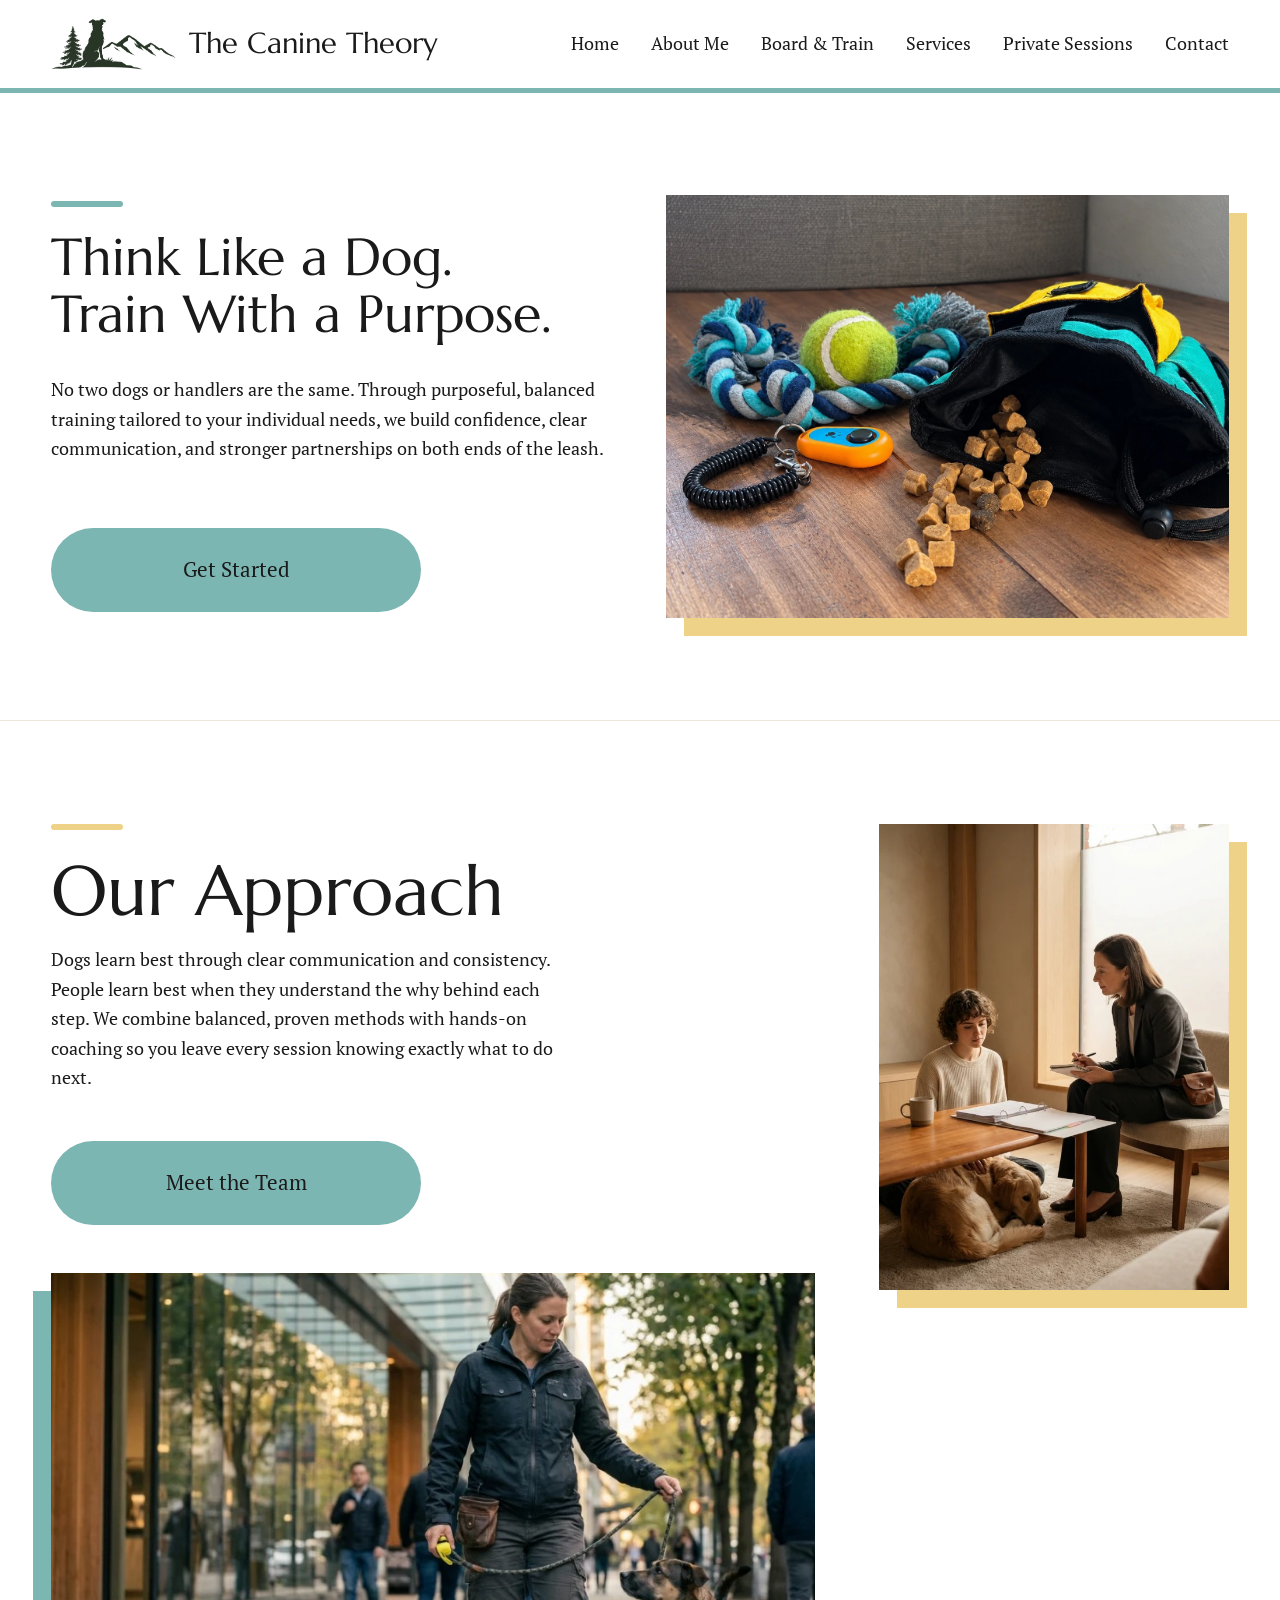
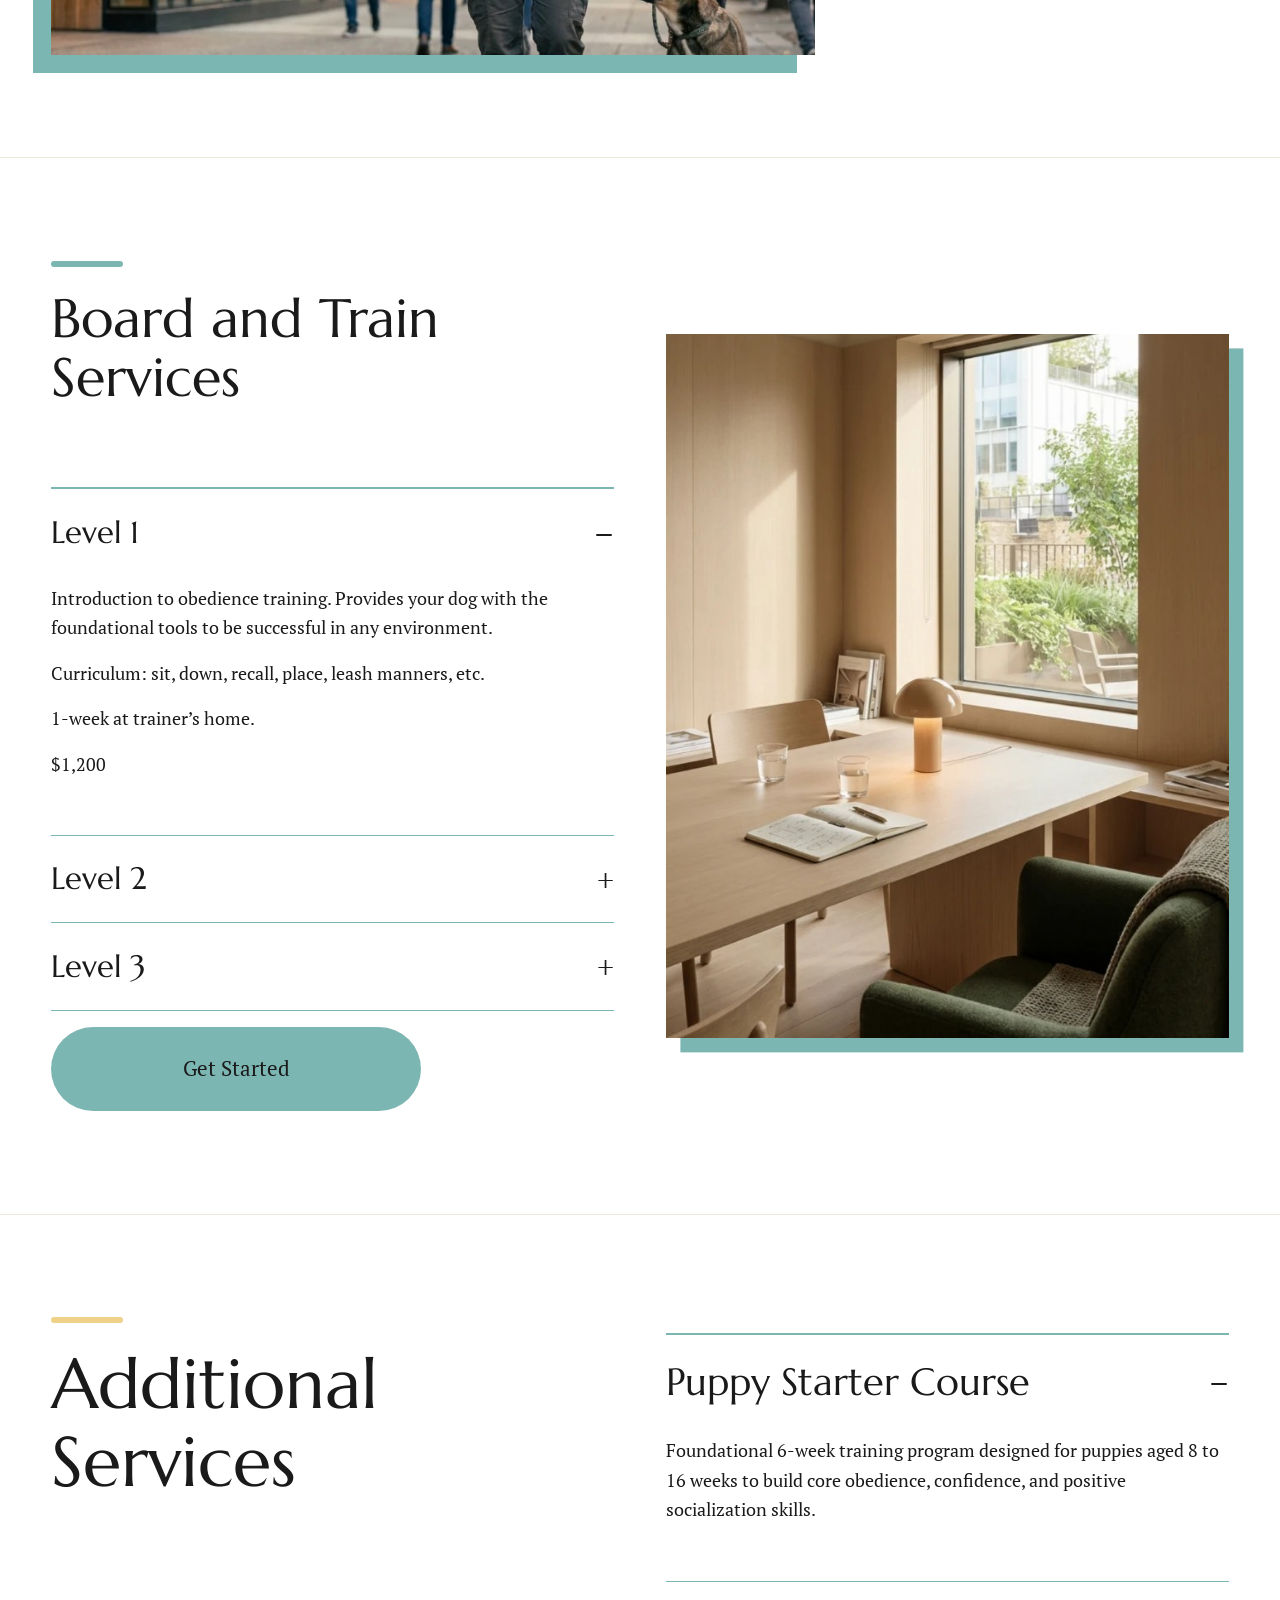
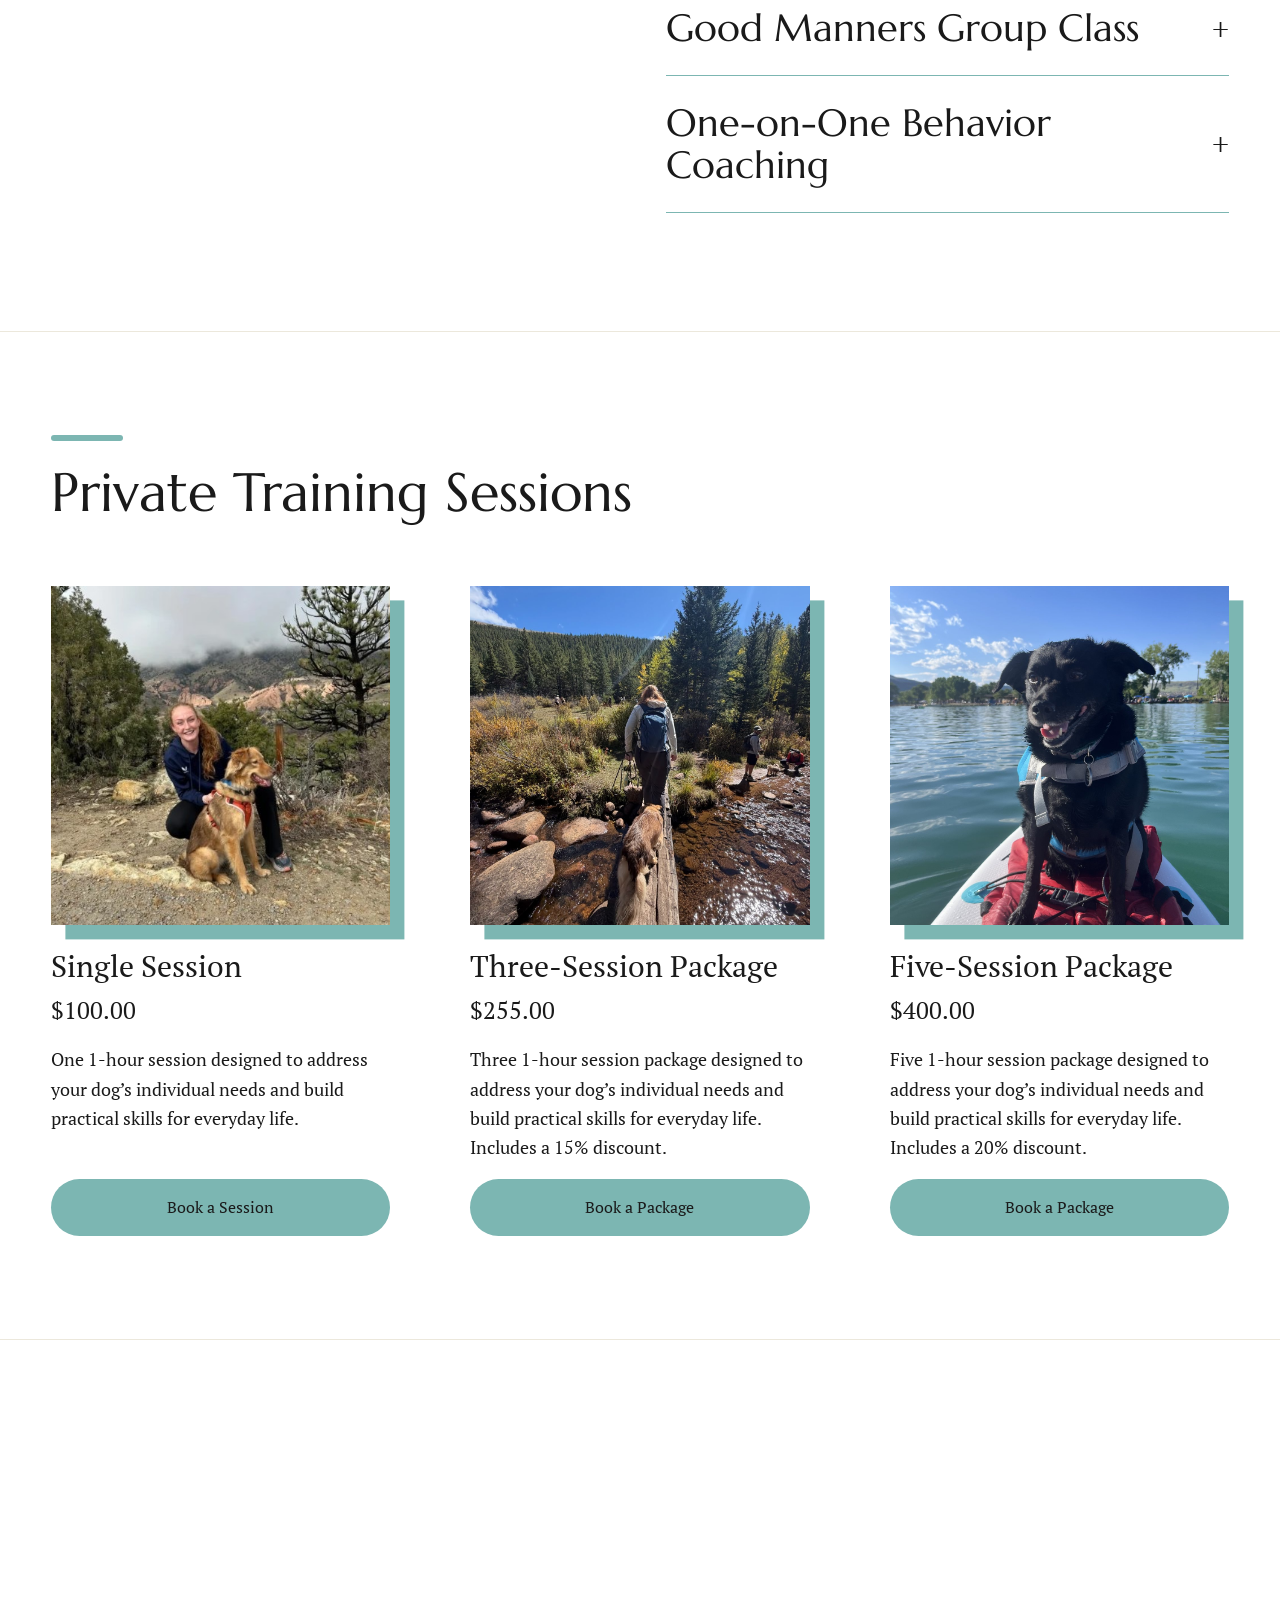
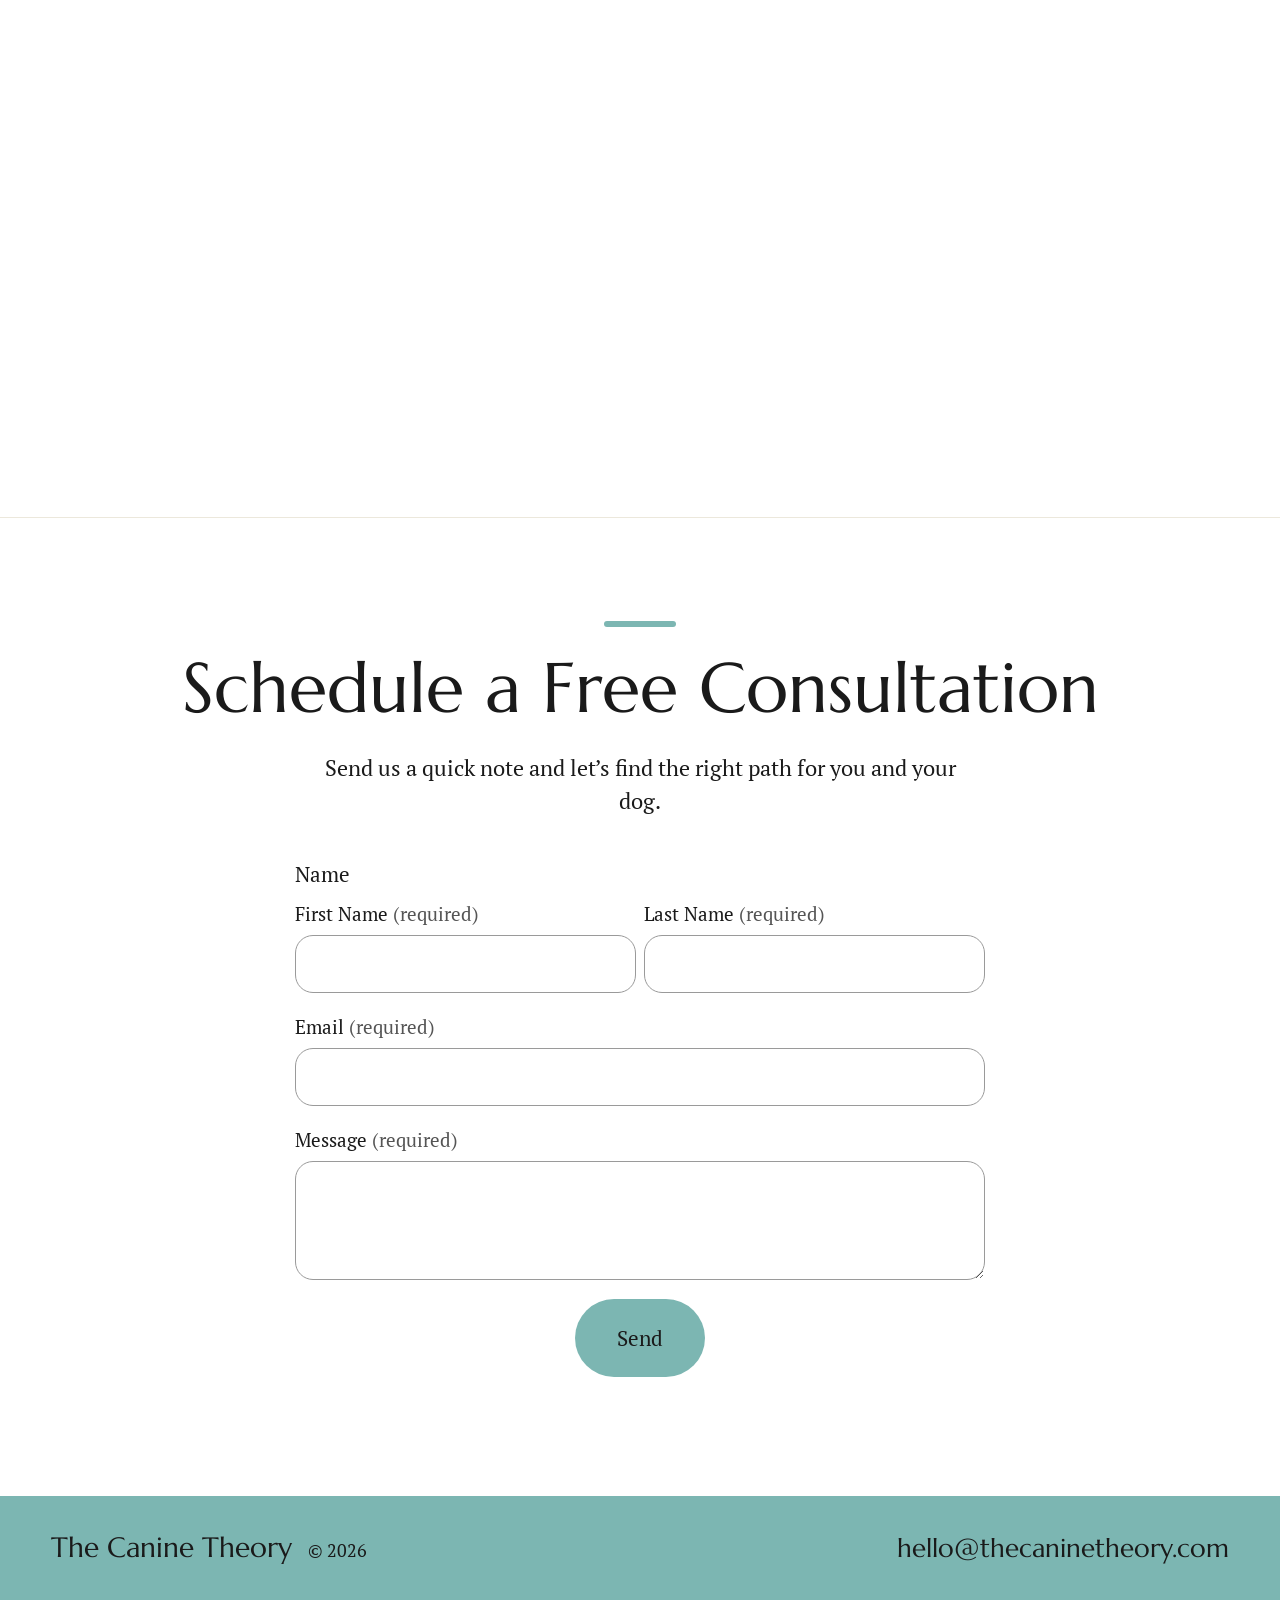
==== index.html @ cd490ac6 "Reword the Our Approach section Co-Authored-By: Claude Opus 5.5 <noreply@anthropic.com> Claude-Sessi" ====
<!doctype html>
<html lang="en">
<head>
  <meta charset="utf-8">
  <meta name="viewport" content="width=device-width, initial-scale=1">
  <title>The Canine Theory | Dog Training</title>
  <meta name="description" content="The Canine Theory – board and train, private sessions, and puppy training. Happy dogs, peaceful homes.">
  <link rel="preconnect" href="https://fonts.googleapis.com">
  <link rel="preconnect" href="https://fonts.gstatic.com" crossorigin>
  <link href="https://fonts.googleapis.com/css2?family=Marcellus&family=PT+Serif:ital,wght@0,400;0,700;1,400&display=swap" rel="stylesheet">
  <link rel="icon" type="image/png" href="images/favicon.png">
  <link rel="apple-touch-icon" href="images/favicon.png">
  <link rel="stylesheet" href="styles.css?v=5">
  <script>document.documentElement.classList.add("js")</script>
</head>
<body>

  <!-- ===== Header ===== -->
  <header class="site-header">
    <a class="logo" href="#top">
      <img class="logo-mark" src="images/logo-mark.png" alt="">
      <span>The Canine Theory</span>
    </a>
    <button class="nav-toggle" aria-label="Open menu" aria-expanded="false">☰</button>
    <nav class="site-nav">
      <a href="#top">Home</a>
      <a href="about.html">About Me</a>
      <a href="#board-and-train">Board &amp; Train</a>
      <a href="#services">Services</a>
      <a href="#private">Private Sessions</a>
      <a href="#contact">Contact</a>
    </nav>
  </header>

  <main id="top">

    <!-- ===== Hero (teal) ===== -->
    <section class="section teal hero">
      <div class="split">
        <div class="split-text">
          <h1><span>Think Like a Dog.</span> <span>Train With a Purpose.</span></h1>
          <p class="lead">No two dogs or handlers are the same. Through purposeful, balanced training tailored to your individual needs, we build confidence, clear communication, and stronger partnerships on both ends of the leash.</p>
          <a class="btn" href="#contact">Get Started</a>
        </div>
        <div class="split-media">
          <img src="images/hero.jpg" alt="Treat pouch spilling training treats beside a clicker, rope toy and tennis ball">
        </div>
      </div>
    </section>

    <!-- ===== Why We Love What We Do (yellow) ===== -->
    <section class="section yellow" id="about">
      <div class="about-grid">
        <div class="about-text">
          <h2 class="display">Our Approach</h2>
          <p>Dogs learn best through clear communication and consistency. People learn best when they understand the why behind each step. We combine balanced, proven methods with hands-on coaching so you leave every session knowing exactly what to do next.</p>
          <a class="btn" href="about.html">Meet the Team</a>
        </div>
        <img class="about-img-right" src="images/consult.jpg" alt="Trainer meeting with a client while a golden retriever rests">
        <img class="about-img-left" src="images/city-walk.jpg" alt="Trainer walking a dog on a loose leash downtown">
      </div>
    </section>

    <!-- ===== Board and Train (teal) ===== -->
    <section class="section teal" id="board-and-train">
      <div class="split">
        <div class="split-text">
          <h2>Board and Train Services</h2>

          <div class="accordion">
            <details open>
              <summary>Level 1</summary>
              <div class="accordion-body">
                <p>Introduction to obedience training. Provides your dog with the foundational tools to be successful in any environment.</p>
                <p>Curriculum: sit, down, recall, place, leash manners, etc.</p>
                <p>1-week at trainer’s home.</p>
                <p>$1,200</p>
              </div>
            </details>
            <details>
              <summary>Level 2</summary>
              <div class="accordion-body">
                <p>For dogs ready to take the next step into real-world reliability with higher expectations and consistency across the home and outdoor environments.</p>
                <p>2-weeks at trainer’s home.</p>
                <p>$2,400</p>
              </div>
            </details>
            <details>
              <summary>Level 3</summary>
              <div class="accordion-body">
                <p>For those who want their dog to showcase off-leash reliability and consistent behaviors in any environment.</p>
                <p>Advanced program designed to provide a strong foundation for fully developed reliability, control, and consistency across all environments. Customized to fit you and your dog’s goals and lifestyle.</p>
                <p>3-4 weeks at trainer’s home.</p>
                <p>$3,500-$4,000</p>
              </div>
            </details>
          </div>

          <a class="btn" href="#contact">Get Started</a>
        </div>
        <div class="split-media">
          <img src="images/board-and-train.jpg" alt="Calm, sunlit room with a table and armchair">
        </div>
      </div>
    </section>

    <!-- ===== Additional Services (yellow) ===== -->
    <section class="section yellow" id="services">
      <div class="services">
        <h2 class="display">Additional Services</h2>
        <div class="accordion">
          <details open>
            <summary>Puppy Starter Course</summary>
            <div class="accordion-body">
              <p>Foundational 6-week training program designed for puppies aged 8 to 16 weeks to build core obedience, confidence, and positive socialization skills.</p>
            </div>
          </details>
          <details>
            <summary>Good Manners Group Class</summary>
            <div class="accordion-body">
              <p>Six weekly sessions focused on foundational household cues including sit, down, stay, recall, and loose-leash walking. Emphasizes building handler-dog focus in the presence of mild-to-moderate group distractions.</p>
            </div>
          </details>
          <details>
            <summary>One-on-One Behavior Coaching</summary>
            <div class="accordion-body">
              <p>Behavior-focused training tailored to your dog’s individual needs. We work to understand the factors influencing behavior and develop practical, personalized strategies to address challenges, build confidence, and support lasting progress in everyday life. Behavior-focused training includes reactivity, fear, and anxiety.</p>
            </div>
          </details>
        </div>
      </div>
    </section>

    <!-- ===== Private Training Sessions (teal) ===== -->
    <section class="section teal" id="private">
      <h2>Private Training Sessions</h2>
      <div class="products">
        <article class="product">
          <!-- TODO: replace with the curly black dog photo from Squarespace -->
          <img src="images/single-session.jpg" alt="Happy curly-coated dog getting a pat" onerror="this.src='images/adventure-1.jpg'">
          <h3>Single Session</h3>
          <p class="price">$100.00</p>
          <p>One 1-hour session designed to address your dog’s individual needs and build practical skills for everyday life.</p>
          <a class="btn btn-wide" href="#contact">Book a Session</a>
        </article>
        <article class="product">
          <img src="images/three-sessions.jpg" alt="Trainer and a fluffy golden dog crossing a log bridge over a mountain stream">
          <h3>Three-Session Package</h3>
          <p class="price">$255.00</p>
          <p>Three 1-hour session package designed to address your dog’s individual needs and build practical skills for everyday life. Includes a 15% discount.</p>
          <a class="btn btn-wide" href="#contact">Book a Package</a>
        </article>
        <article class="product">
          <img src="images/five-sessions.jpg" alt="Small black dog in a life vest sitting on a paddleboard on a lake">
          <h3>Five-Session Package</h3>
          <p class="price">$400.00</p>
          <p>Five 1-hour session package designed to address your dog’s individual needs and build practical skills for everyday life. Includes a 20% discount.</p>
          <a class="btn btn-wide" href="#contact">Book a Package</a>
        </article>
      </div>
    </section>

    <!-- ===== Follow Our Training Adventures (yellow) ===== -->
    <section class="section yellow center" id="adventures">
      <h2>Follow Our Training Adventures</h2>
      <div class="socials">
        <a href="https://www.instagram.com/thecaninetheory/" aria-label="Instagram" target="_blank" rel="noopener">
          <svg viewBox="0 0 24 24"><path d="M12 7a5 5 0 1 0 0 10 5 5 0 0 0 0-10Zm0 8.2a3.2 3.2 0 1 1 0-6.4 3.2 3.2 0 0 1 0 6.4ZM17.3 5.5a1.2 1.2 0 1 0 0 2.4 1.2 1.2 0 0 0 0-2.4ZM12 2c-2.7 0-3.1 0-4.1.1C3.6 2.3 2.3 4.6 2.1 7.9 2 8.9 2 9.3 2 12s0 3.1.1 4.1c.2 3.3 1.5 5.6 5.8 5.8 1 .1 1.4.1 4.1.1s3.1 0 4.1-.1c3.3-.2 5.6-1.5 5.8-5.8.1-1 .1-1.4.1-4.1s0-3.1-.1-4.1c-.2-4.3-2.5-5.6-5.8-5.8C15.1 2 14.7 2 12 2Zm0 1.8c2.7 0 3 0 4 .1 2.7.1 3.9 1.4 4.1 4.1.1 1 .1 1.3.1 4s0 3-.1 4c-.1 2.7-1.4 3.9-4.1 4.1-1 .1-1.3.1-4 .1s-3 0-4-.1c-2.7-.1-3.9-1.4-4.1-4.1-.1-1-.1-1.3-.1-4s0-3 .1-4C4 5.3 5.3 4 8 3.9c1-.1 1.3-.1 4-.1Z"/></svg>
        </a>
        <a href="https://www.facebook.com/share/19rUFPn5yv/" aria-label="Facebook" target="_blank" rel="noopener">
          <svg viewBox="0 0 24 24"><path d="M13.5 22v-8.2h2.8l.4-3.2h-3.2V8.5c0-.9.3-1.6 1.6-1.6h1.7V4.1c-.3 0-1.3-.1-2.5-.1-2.5 0-4.2 1.5-4.2 4.3v2.4H7.3v3.2h2.8V22h3.4Z"/></svg>
        </a>
      </div>
      <div class="gallery">
        <img src="images/adventure-1.jpg" alt="Trainer with a golden dog on a mountain trail">
        <img class="oval" src="images/adventure-2.jpg" alt="Trainer with a golden puppy in a backyard">
        <img src="images/adventure-3.jpg" alt="Consultation with a client and their dog">
        <img class="oval" src="images/adventure-4.jpg" alt="Trainer with a dog among fall aspens">
      </div>
    </section>

    <!-- ===== Contact (teal) ===== -->
    <section class="section teal center" id="contact">
      <h2 class="display">Schedule a Free Consultation</h2>
      <p class="lead narrow">Send us a quick note and let’s find the right path for you and your dog.</p>

      <form class="contact-form" id="contact-form" action="https://formspree.io/f/xyeepbrv" method="POST">
        <fieldset>
          <legend>Name</legend>
          <div class="row">
            <label>First Name <span class="req">(required)</span>
              <input type="text" name="first_name" required>
            </label>
            <label>Last Name <span class="req">(required)</span>
              <input type="text" name="last_name" required>
            </label>
          </div>
        </fieldset>
        <label>Email <span class="req">(required)</span>
          <input type="email" name="email" required>
        </label>
        <label>Message <span class="req">(required)</span>
          <textarea name="message" rows="3" required></textarea>
        </label>
        <button class="btn" type="submit">Send</button>
        <p class="form-status" role="status"></p>
      </form>
    </section>

  </main>

  <!-- ===== Footer (yellow) ===== -->
  <footer class="section yellow site-footer">
    <div class="footer-left">
      <p class="footer-title">The Canine Theory</p>
      <p class="footer-year">© <span id="year"></span></p>
    </div>
    <div class="footer-right">
      <a class="footer-email" href="mailto:hello@thecaninetheory.com">hello@thecaninetheory.com</a>
    </div>
  </footer>

  <script src="script.js?v=3"></script>
</body>
</html>
---- styles.css ----
/* ===== Brand colors & fonts ===== */
/* White pages with the brand teal and yellow as accents (bars, photo blocks, buttons, header line, footer) */
:root {
  --yellow: #edd287;
  --teal: #7cb6b2;
  --ink: #1a1a1a;
  --line: #ece8dc;
  --pop: 18px; /* how far the colored blocks behind photos stick out */
  --heading-font: "Marcellus", Georgia, serif;
  --body-font: "PT Serif", Georgia, serif;
  --gutter: clamp(20px, 4vw, 80px);
}

* { box-sizing: border-box; }

html { scroll-behavior: smooth; scroll-padding-top: 90px; interpolate-size: allow-keywords; }

body {
  margin: 0;
  background: #fff;
  color: var(--ink);
  font-family: var(--body-font);
  font-size: 1.15rem;
  line-height: 1.6;
}

img { display: block; max-width: 100%; }

h1, h2, h3, summary, .logo, .footer-title {
  font-family: var(--heading-font);
  font-weight: 400;
  line-height: 1.1;
  margin: 0;
}

h1 { font-size: clamp(3rem, 6vw, 5.5rem); }
h2 { font-size: clamp(2.4rem, 4.2vw, 4rem); margin-bottom: 1.5rem; }
h2.display { font-size: clamp(2.8rem, 5.5vw, 5.5rem); }
h3 { font-size: 2rem; }

p { margin: 0 0 1rem; }
.lead { font-size: clamp(1.3rem, 2vw, 1.9rem); line-height: 1.5; margin: 2rem 0 4rem; max-width: 22em; }
.lead.narrow { font-size: 1.4rem; margin: 0 auto 2.5rem; max-width: 30em; }

/* ===== Sections ===== */
.section { position: relative; padding: clamp(60px, 8vw, 120px) var(--gutter); }
/* Sections are white; "teal" and "yellow" now only pick the accent color of the bar above the heading */
.teal { --accent: var(--teal); }
.yellow { --accent: var(--yellow); }
main .section + .section { border-top: 1px solid var(--line); }
.section h2::before,
.hero h1::before {
  content: "";
  display: block;
  width: 72px;
  height: 6px;
  border-radius: 3px;
  margin-bottom: 1.4rem;
  background: var(--accent);
}
.center h2::before { margin-left: auto; margin-right: auto; }
.center { text-align: center; }

/* ===== Header ===== */
.site-header {
  position: sticky;
  top: 0;
  z-index: 10;
  display: flex;
  align-items: center;
  justify-content: space-between;
  padding: 18px var(--gutter);
  background: #fff;
  border-bottom: 5px solid var(--teal);
  transition: box-shadow .3s;
}
.site-header.scrolled { box-shadow: 0 6px 24px rgba(43, 43, 43, .15); }
.logo { display: flex; align-items: center; gap: .8rem; font-size: 1.8rem; color: var(--ink); text-decoration: none; white-space: nowrap; }
.logo-mark { height: 52px; width: auto; }
.site-nav { display: flex; gap: 2rem; }
.site-nav a { color: var(--ink); text-decoration: none; white-space: nowrap; }
.site-nav a:hover { text-decoration: underline; }
.nav-toggle { display: none; background: none; border: 0; font-size: 1.8rem; color: var(--ink); cursor: pointer; }

/* ===== Buttons ===== */
.btn {
  display: inline-block;
  min-width: 370px;
  padding: 1.6rem 2.5rem;
  border: 0;
  border-radius: 999px;
  background: var(--teal);
  color: var(--ink);
  font: inherit;
  font-size: 1.3rem;
  text-align: center;
  text-decoration: none;
  cursor: pointer;
  transition: opacity .2s, transform .3s, box-shadow .3s;
}
.btn:hover { opacity: .9; transform: translateY(-3px); box-shadow: 0 10px 24px rgba(43, 43, 43, .25); }
.btn-wide { width: 100%; min-width: 0; padding: 1rem; font-size: 1rem; }

/* ===== Two-column split (text left, photo right) ===== */
.split {
  display: grid;
  grid-template-columns: 1fr 1fr;
  gap: var(--gutter);
  align-items: center;
}
.split-text { max-width: 835px; }
.split-media { justify-self: end; width: 100%; max-width: 835px; }
.split-media img { width: 100%; aspect-ratio: 4 / 5; object-fit: cover; }
.hero .split-media img { aspect-ratio: 4 / 3; }
/* Colored blocks set behind the photos */
.split-media img, .about-img-right { box-shadow: var(--pop) var(--pop) 0 var(--yellow); }
#board-and-train .split-media img, .product img { box-shadow: calc(var(--pop) * .8) calc(var(--pop) * .8) 0 var(--teal); }
.about-img-left { box-shadow: calc(var(--pop) * -1) var(--pop) 0 var(--teal); }
/* Each sentence of the headline stays on one line; the size scales with the text column so it always fits */
.hero .split-text { container-type: inline-size; }
.hero h1 { font-size: min(4.8rem, 9.2cqi); }
.hero h1 span { display: block; white-space: nowrap; }
.hero .lead { font-size: 1.15rem; line-height: 1.6; max-width: 32em; }

/* ===== About Ary page (about.html) ===== */
.profile {
  display: grid;
  grid-template-columns: minmax(0, 0.8fr) minmax(0, 1fr);
  gap: var(--gutter);
  align-items: start;
  max-width: 1400px;
  margin: 0 auto;
}
/* Empty frame with a faint logo until images/ary.jpg is added */
.profile-photo {
  position: relative;
  aspect-ratio: 4 / 5;
  background: #f6f4ee;
  box-shadow: var(--pop) var(--pop) 0 var(--yellow);
}
.profile-photo::before {
  content: "";
  position: absolute;
  inset: 0;
  background: url("images/logo-mark.png") center / 45% auto no-repeat;
  opacity: .18;
}
.profile-photo img { position: absolute; inset: 0; width: 100%; height: 100%; object-fit: cover; }
.profile-text h1 { font-size: clamp(2.4rem, 4.2vw, 4rem); margin-bottom: 2rem; }
.profile-text h1::before {
  content: "";
  display: block;
  width: 72px;
  height: 6px;
  border-radius: 3px;
  margin-bottom: 1.4rem;
  background: var(--accent);
}
.profile-text p { max-width: 40em; }
.profile-text .btn { margin-top: 2rem; }
.site-nav a[aria-current="page"] { text-decoration: underline; text-underline-offset: 6px; }

/* ===== About ===== */
.about-grid {
  display: grid;
  grid-template-columns: 1.1fr 0.4fr 0.75fr;
  grid-template-areas:
    "text  .  right"
    "left left right";
  gap: 3rem 4rem;
}
.about-text { grid-area: text; }
.about-text h2 { margin-bottom: 1rem; }
.about-text p { margin-bottom: 3rem; max-width: 40em; }
.about-img-right { grid-area: right; width: 100%; aspect-ratio: 3 / 4; object-fit: cover; }
.about-img-left { grid-area: left; width: 100%; max-width: 915px; aspect-ratio: 2 / 1; object-fit: cover; }

/* ===== Accordions ===== */
.accordion { margin: 5rem 0 1rem; border-top: 2px solid var(--teal); }
.accordion details { border-bottom: 1px solid var(--teal); }
.accordion summary {
  list-style: none;
  display: flex;
  justify-content: space-between;
  align-items: center;
  padding: 1.6rem 0;
  font-size: clamp(1.8rem, 2.4vw, 2.3rem);
  cursor: pointer;
}
.accordion summary::-webkit-details-marker { display: none; }
.accordion summary::after { content: "+"; font-family: var(--body-font); font-weight: 300; font-size: 2rem; }
.accordion details[open] summary::after { content: "–"; }
.accordion-body { padding: .5rem 0 2.5rem; max-width: 52em; }

.services {
  display: grid;
  grid-template-columns: 1fr 1fr;
  gap: var(--gutter);
  align-items: start;
}
.services .accordion { margin-top: 1rem; }
.services summary { font-size: clamp(1.9rem, 3vw, 3.2rem); }

/* ===== Products (private sessions) ===== */
.products { display: grid; grid-template-columns: repeat(3, 1fr); gap: 5rem; margin-top: 4rem; }
.product { display: flex; flex-direction: column; }
.product img { width: 100%; aspect-ratio: 1; object-fit: cover; margin-bottom: 1.5rem; }
.product .btn { margin-top: auto; }
.product h3 { font-family: var(--body-font); font-size: 1.9rem; margin-bottom: .5rem; }
.product .price { font-size: 1.5rem; }

/* ===== Social + gallery ===== */
.socials { display: flex; justify-content: center; gap: 1rem; margin: 1rem 0 5rem; }
.socials svg { width: 26px; height: 26px; fill: var(--ink); transition: transform .3s; }
.socials a:hover svg { transform: translateY(-3px); }
.gallery { display: grid; grid-template-columns: repeat(4, 1fr); gap: 12px; }
.gallery img { width: 100%; aspect-ratio: 451 / 548; object-fit: cover; transition: transform .5s ease; }
.gallery img:hover { transform: scale(1.03); }
.gallery img.oval { border-radius: 50%; }

/* ===== Contact form ===== */
.contact-form { max-width: 690px; margin: 0 auto; text-align: left; }
.contact-form fieldset { border: 0; padding: 0; margin: 0; }
.contact-form legend { font-size: 1.3rem; margin-bottom: .5rem; padding: 0; }
.contact-form .row { display: grid; grid-template-columns: 1fr 1fr; gap: 8px; }
.contact-form label { display: block; font-size: 1.2rem; margin-bottom: 1.2rem; }
.req { color: #555; }
.contact-form input,
.contact-form textarea {
  display: block;
  width: 100%;
  margin-top: .3rem;
  padding: .8rem 1rem;
  border: 1px solid #9a9a9a;
  border-radius: 18px;
  background: #fff;
  font: inherit;
  color: var(--ink);
}
.contact-form button { display: block; min-width: 0; margin: 0 auto; padding: 1.4rem 2.6rem; }
.form-status { text-align: center; margin-top: 1rem; }

/* ===== Footer ===== */
.site-footer {
  display: flex;
  justify-content: space-between;
  align-items: baseline;
  flex-wrap: wrap;
  gap: .5rem 2rem;
  padding-top: 2rem;
  padding-bottom: 2rem;
  background: var(--teal);
}
.footer-left { display: flex; align-items: baseline; gap: 1rem; }
.footer-title { font-size: clamp(1.5rem, 2.2vw, 2.2rem); }
.footer-left p { margin: 0; }
.footer-email { font-family: var(--heading-font); font-size: clamp(1.3rem, 2vw, 2rem); color: var(--ink); text-decoration: none; }

/* ===== Flow: fade in while scrolling ===== */
/* script.js adds .reveal to elements and .in once they scroll into view. The "js" class is set in <head>,
   so nothing is hidden if JavaScript doesn't run. */
.js .reveal {
  opacity: 0;
  transform: translateY(36px);
  transition: opacity .9s ease, transform 1s cubic-bezier(.2, .7, .2, 1);
  transition-delay: var(--delay, 0s);
}
.js img.reveal, .js .split-media.reveal { transform: translateY(48px) scale(.96); }
.js .reveal.in { opacity: 1; transform: none; }

/* Accordions slide open (in browsers that support it; others just open) */
.accordion details::details-content {
  block-size: 0;
  overflow: hidden;
  transition: block-size .45s ease, content-visibility .45s allow-discrete;
}
.accordion details[open]::details-content { block-size: auto; }

@media (prefers-reduced-motion: reduce) {
  html { scroll-behavior: auto; }
  .js .reveal { opacity: 1; transform: none; transition: none; }
  .accordion details::details-content { transition: none; }
  .btn:hover, .gallery img:hover, .socials a:hover svg { transform: none; }
}

/* ===== Mobile ===== */
/* The full menu needs about 1250px; below that it folds into the ☰ button */
@media (max-width: 1250px) {
  .nav-toggle { display: block; }
  .site-nav {
    display: none;
    position: absolute;
    top: 100%;
    left: 0;
    right: 0;
    flex-direction: column;
    gap: 0;
    background: #fff;
    border-bottom: 5px solid var(--teal);
    padding: 0 var(--gutter) 1rem;
  }
  .site-nav.open { display: flex; }
  .site-nav a { padding: .7rem 0; }
}

@media (max-width: 900px) {
  .split, .services, .about-grid, .profile { grid-template-columns: 1fr; }
  .profile { gap: 3rem; }
  .about-grid { grid-template-areas: "text" "right" "left"; }
  .split-media { justify-self: stretch; }
  .products { grid-template-columns: 1fr; }
  .gallery { grid-template-columns: 1fr 1fr; }
  .btn { min-width: 0; width: 100%; }
  .accordion { margin-top: 2rem; }

  :root { --pop: 10px; }
  .logo { font-size: 1.4rem; gap: .6rem; }
  .logo-mark { height: 40px; }
}

@media (max-width: 500px) {
  .contact-form .row { grid-template-columns: 1fr; }
  .footer-email { overflow-wrap: anywhere; }
}
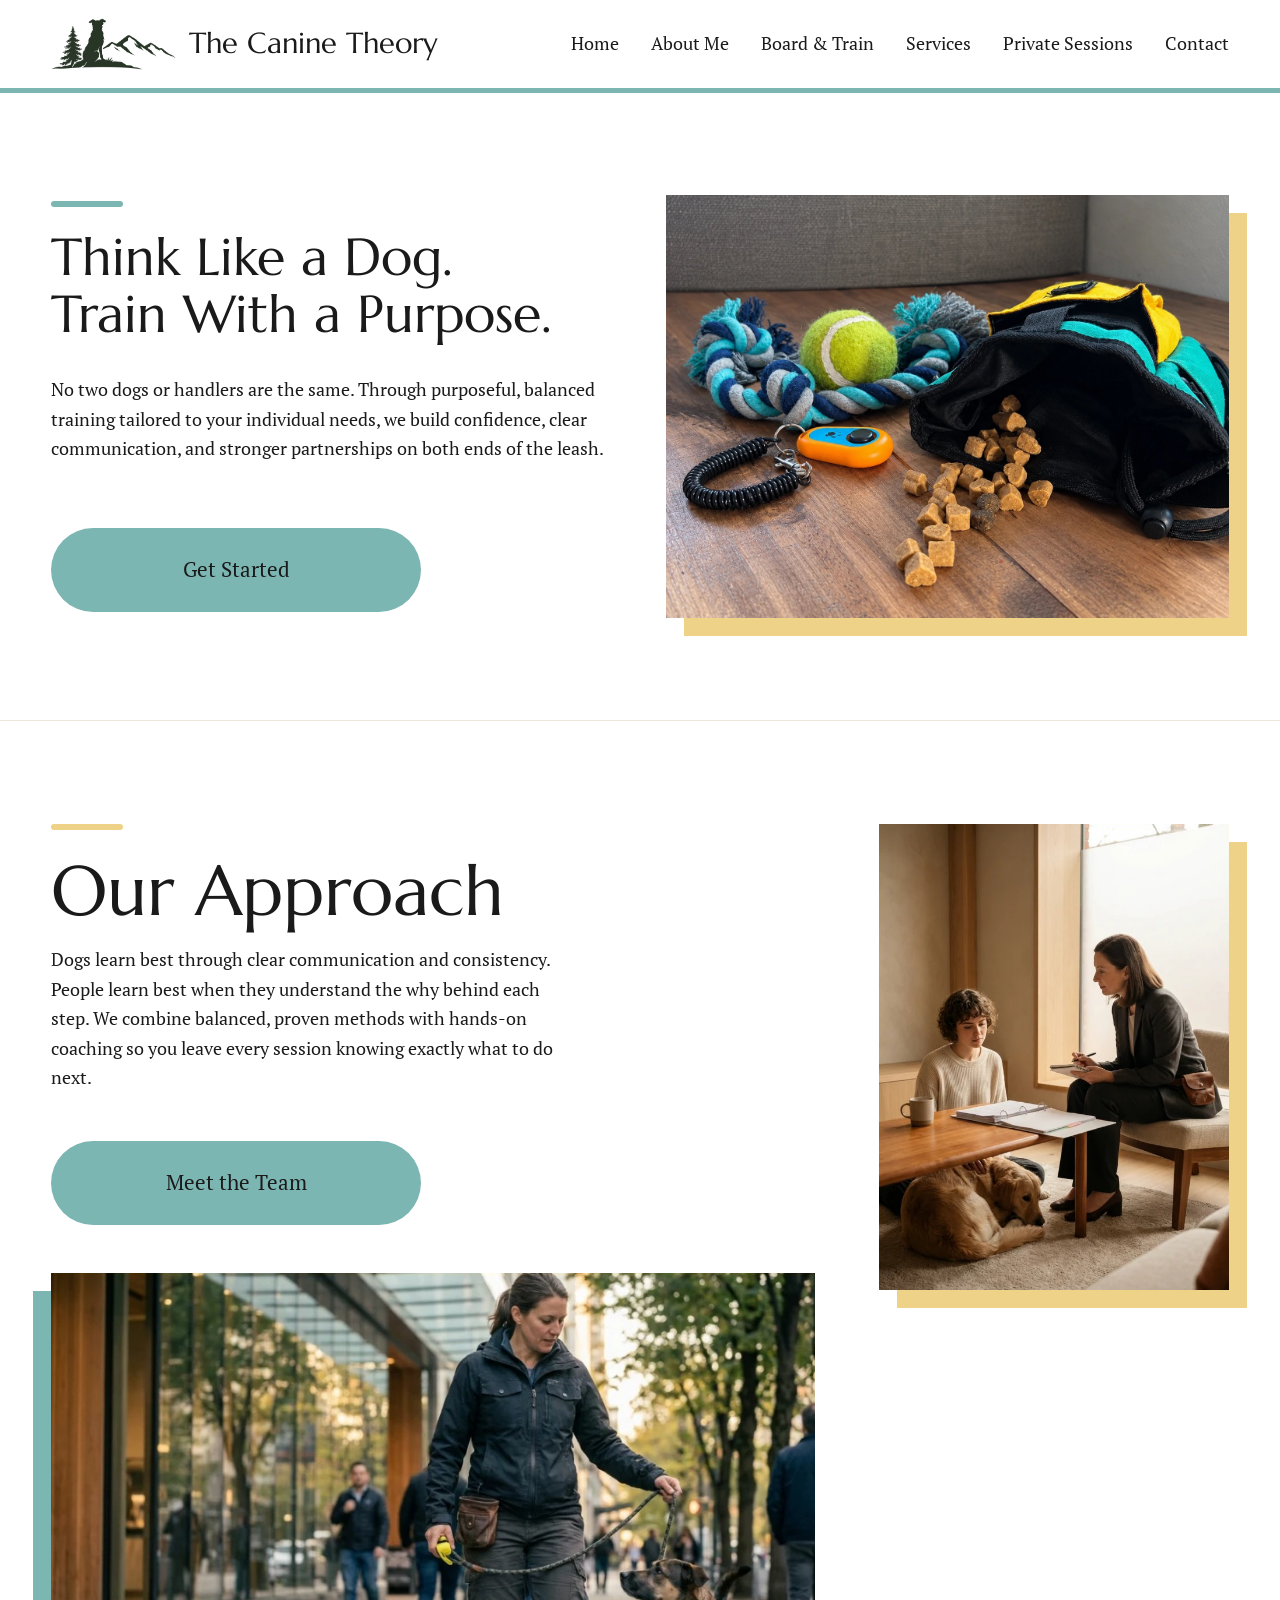
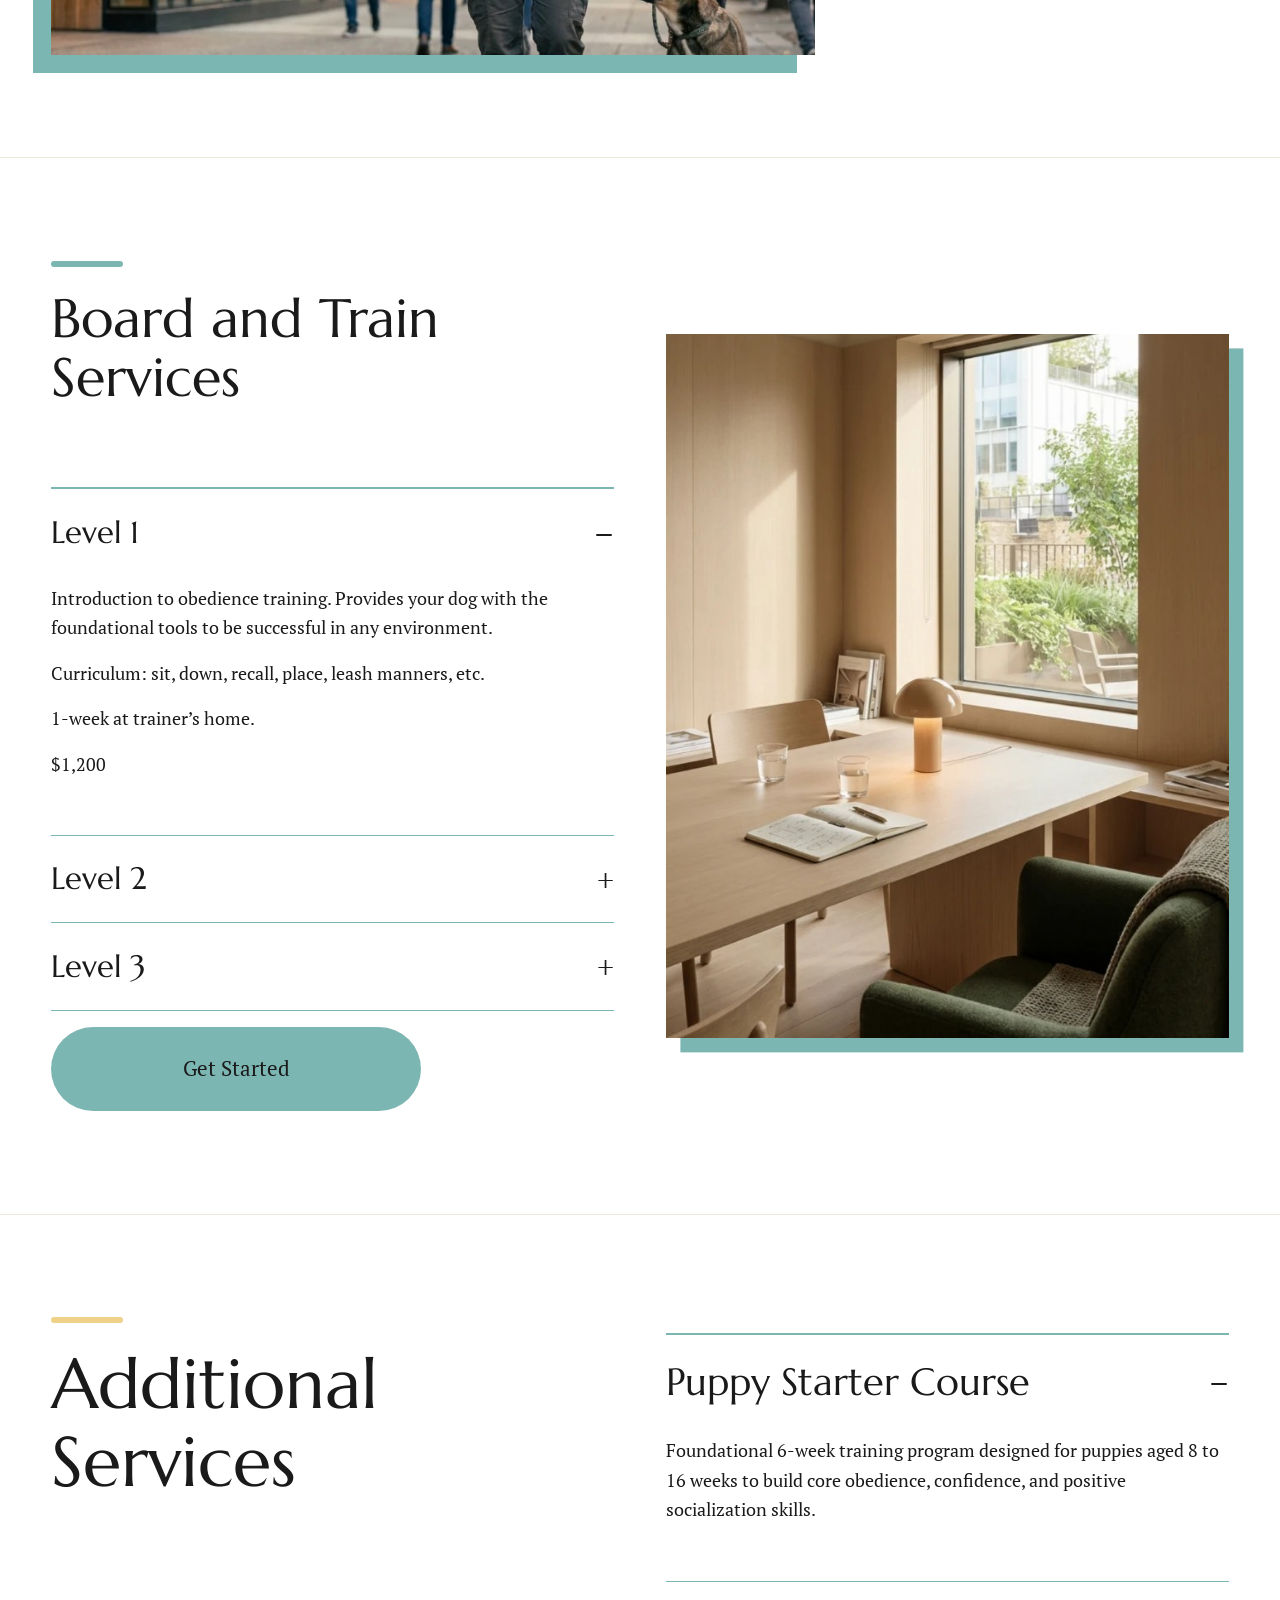
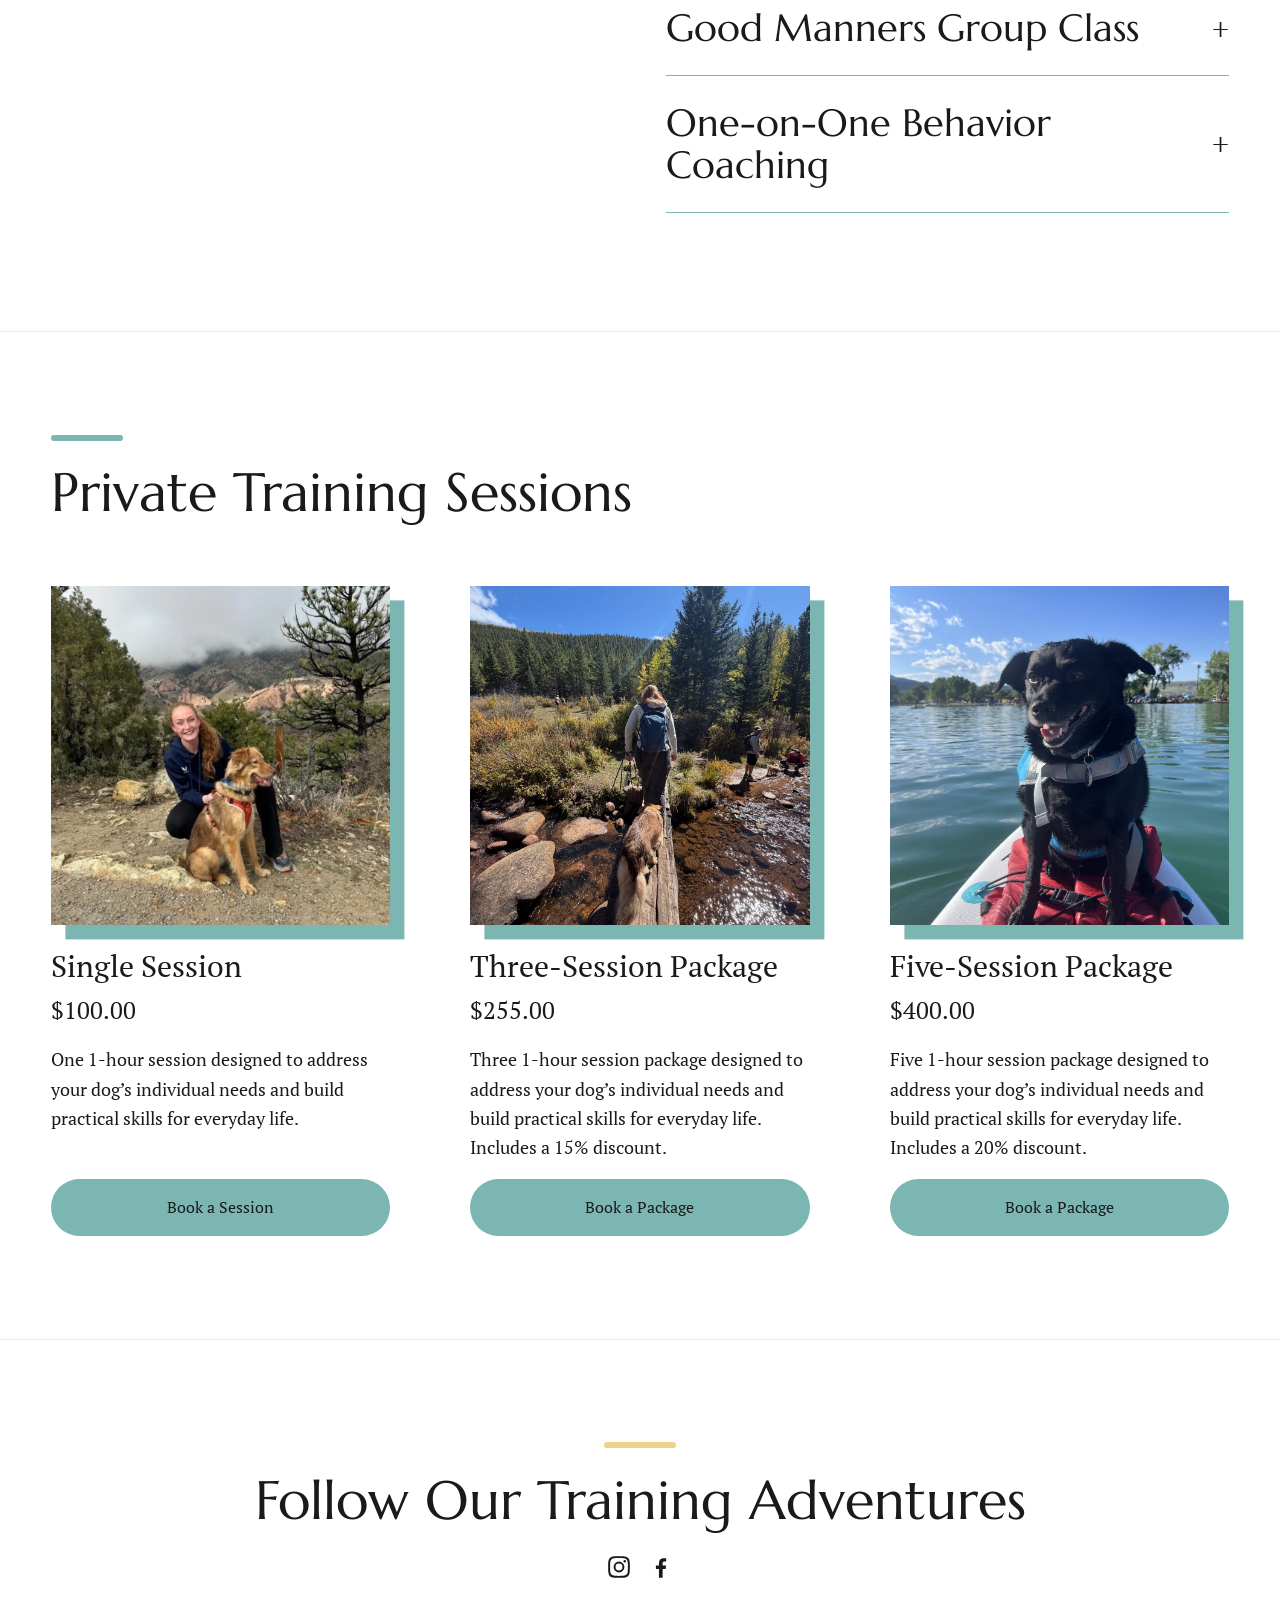
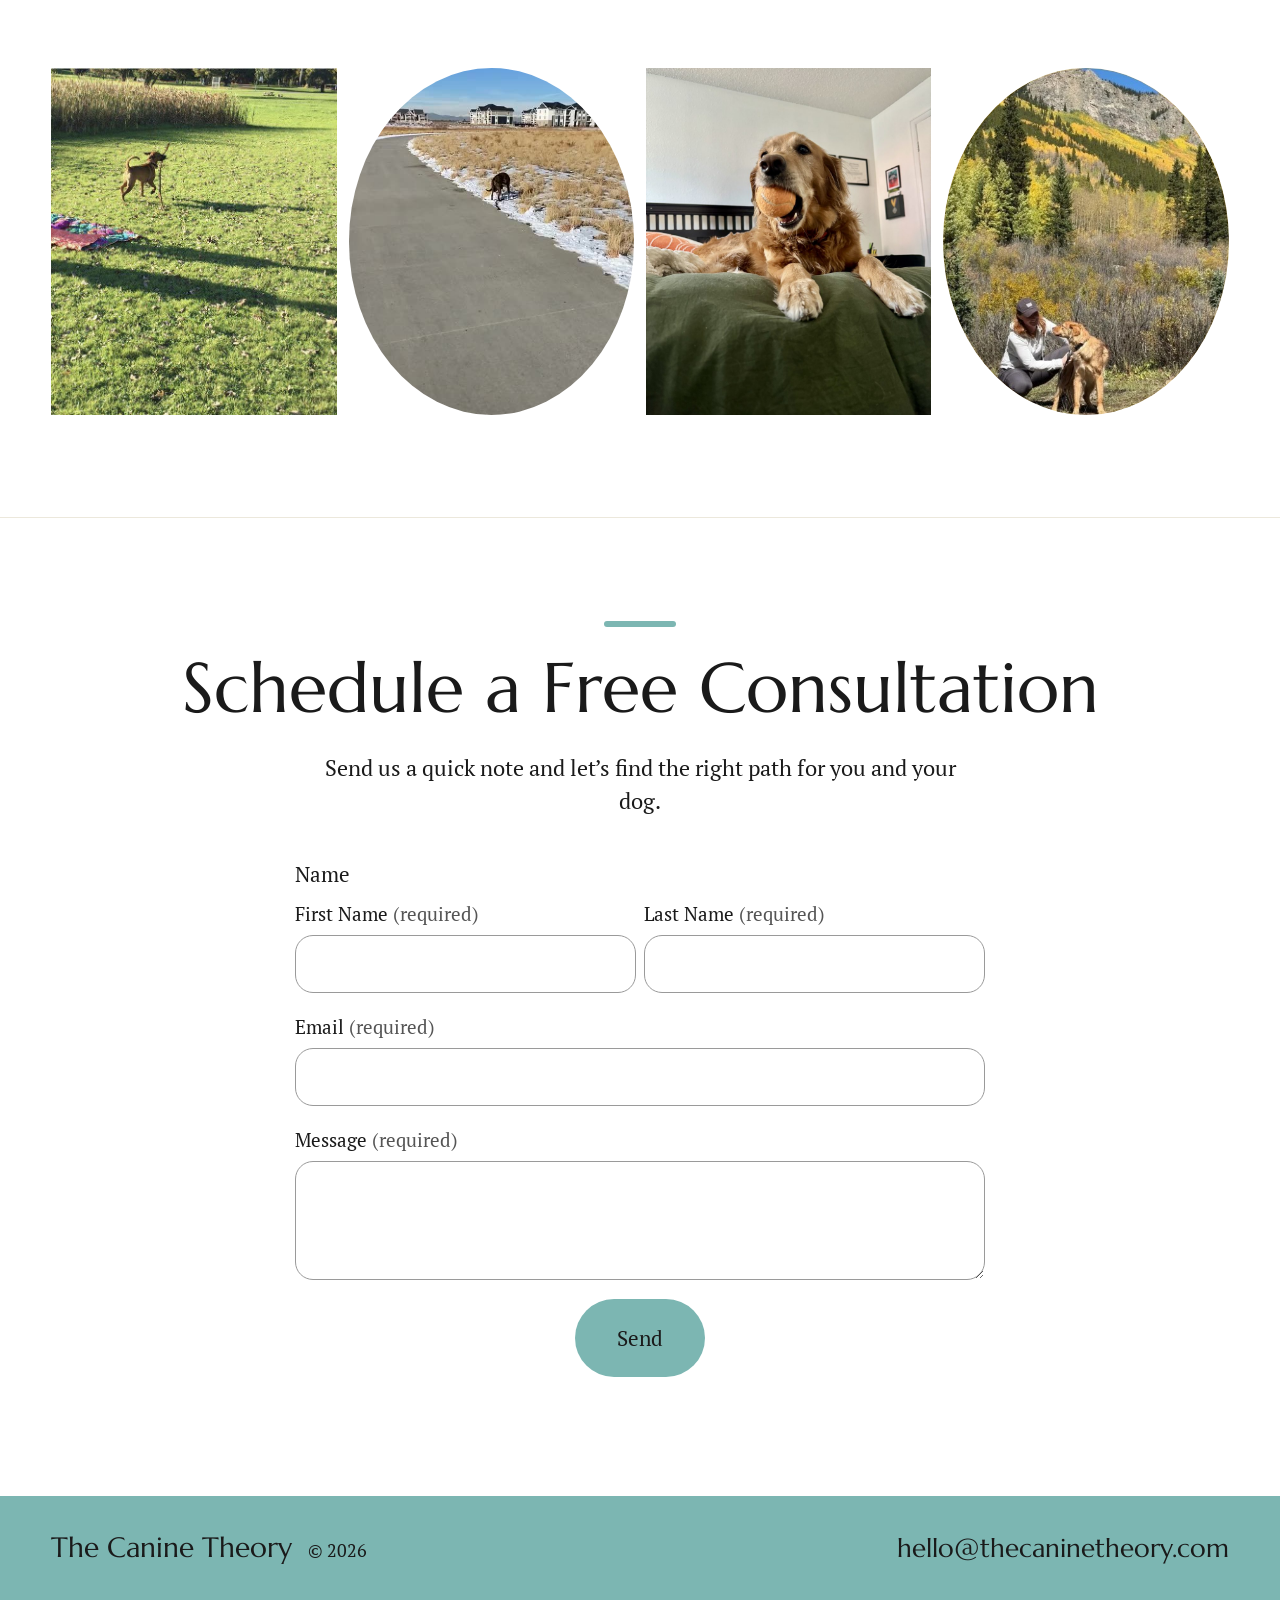
==== commit 4e44d354: "Replace the first three gallery photos with two new photos and a looping video Co-Authored-By: Claud" ====
--- a/index.html
+++ b/index.html
@@ -10,7 +10,7 @@
   <link href="https://fonts.googleapis.com/css2?family=Marcellus&family=PT+Serif:ital,wght@0,400;0,700;1,400&display=swap" rel="stylesheet">
   <link rel="icon" type="image/png" href="images/favicon.png">
   <link rel="apple-touch-icon" href="images/favicon.png">
-  <link rel="stylesheet" href="styles.css?v=5">
+  <link rel="stylesheet" href="styles.css?v=6">
   <script>document.documentElement.classList.add("js")</script>
 </head>
 <body>
@@ -172,9 +172,9 @@
         </a>
       </div>
       <div class="gallery">
-        <img src="images/adventure-1.jpg" alt="Trainer with a golden dog on a mountain trail">
-        <img class="oval" src="images/adventure-2.jpg" alt="Trainer with a golden puppy in a backyard">
-        <img src="images/adventure-3.jpg" alt="Consultation with a client and their dog">
+        <img src="images/gallery-stick.jpg" alt="Puppy trotting across a park carrying a big stick">
+        <video class="oval" src="images/gallery-walk.mp4" poster="images/gallery-walk.jpg" autoplay muted loop playsinline aria-label="Brindle dog coming when called on a walking path"></video>
+        <img src="images/gallery-ball.jpg" alt="Golden retriever lounging on a bed with a tennis ball">
         <img class="oval" src="images/adventure-4.jpg" alt="Trainer with a dog among fall aspens">
       </div>
     </section>
@@ -220,6 +220,6 @@
     </div>
   </footer>
 
-  <script src="script.js?v=3"></script>
+  <script src="script.js?v=4"></script>
 </body>
 </html>
--- a/styles.css
+++ b/styles.css
@@ -214,9 +214,9 @@
 .socials svg { width: 26px; height: 26px; fill: var(--ink); transition: transform .3s; }
 .socials a:hover svg { transform: translateY(-3px); }
 .gallery { display: grid; grid-template-columns: repeat(4, 1fr); gap: 12px; }
-.gallery img { width: 100%; aspect-ratio: 451 / 548; object-fit: cover; transition: transform .5s ease; }
-.gallery img:hover { transform: scale(1.03); }
-.gallery img.oval { border-radius: 50%; }
+.gallery img, .gallery video { width: 100%; aspect-ratio: 451 / 548; object-fit: cover; transition: transform .5s ease; }
+.gallery img:hover, .gallery video:hover { transform: scale(1.03); }
+.gallery .oval { border-radius: 50%; }
 
 /* ===== Contact form ===== */
 .contact-form { max-width: 690px; margin: 0 auto; text-align: left; }
@@ -280,7 +280,7 @@
   html { scroll-behavior: auto; }
   .js .reveal { opacity: 1; transform: none; transition: none; }
   .accordion details::details-content { transition: none; }
-  .btn:hover, .gallery img:hover, .socials a:hover svg { transform: none; }
+  .btn:hover, .gallery img:hover, .gallery video:hover, .socials a:hover svg { transform: none; }
 }
 
 /* ===== Mobile ===== */
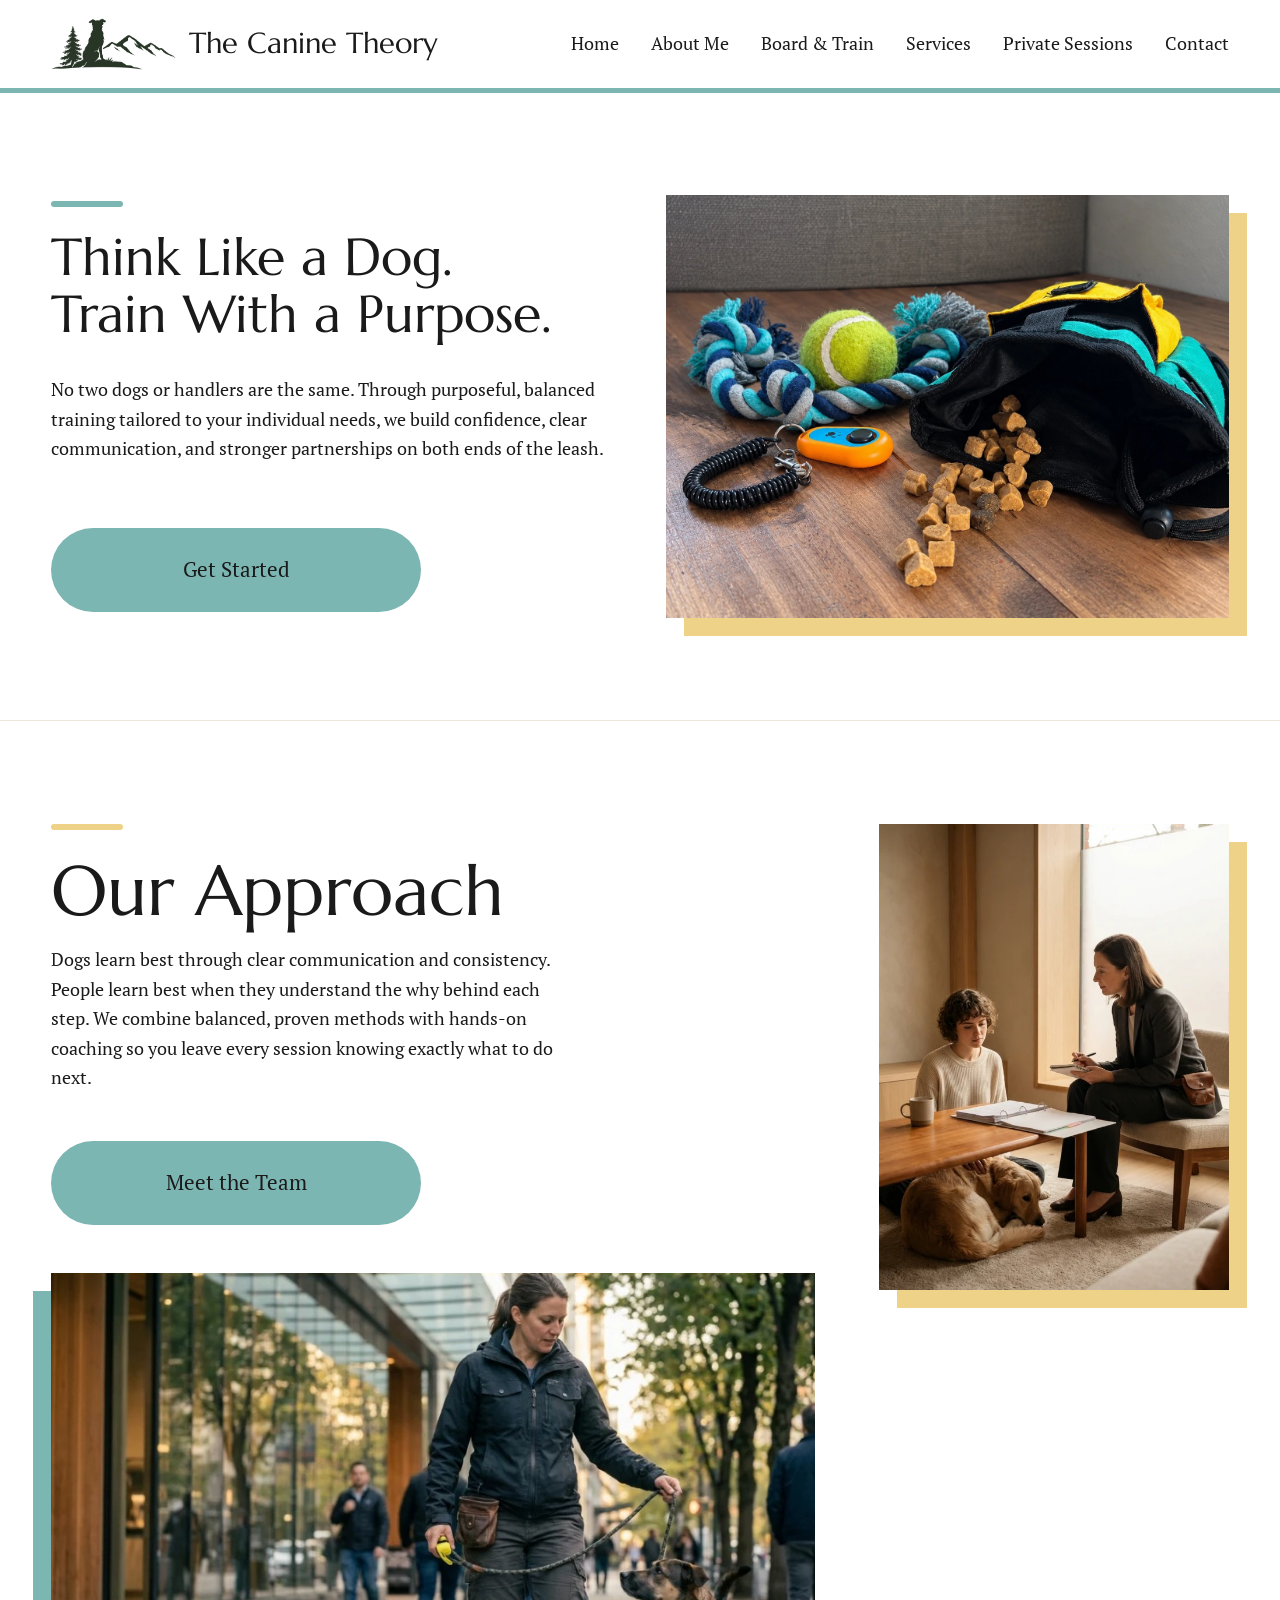
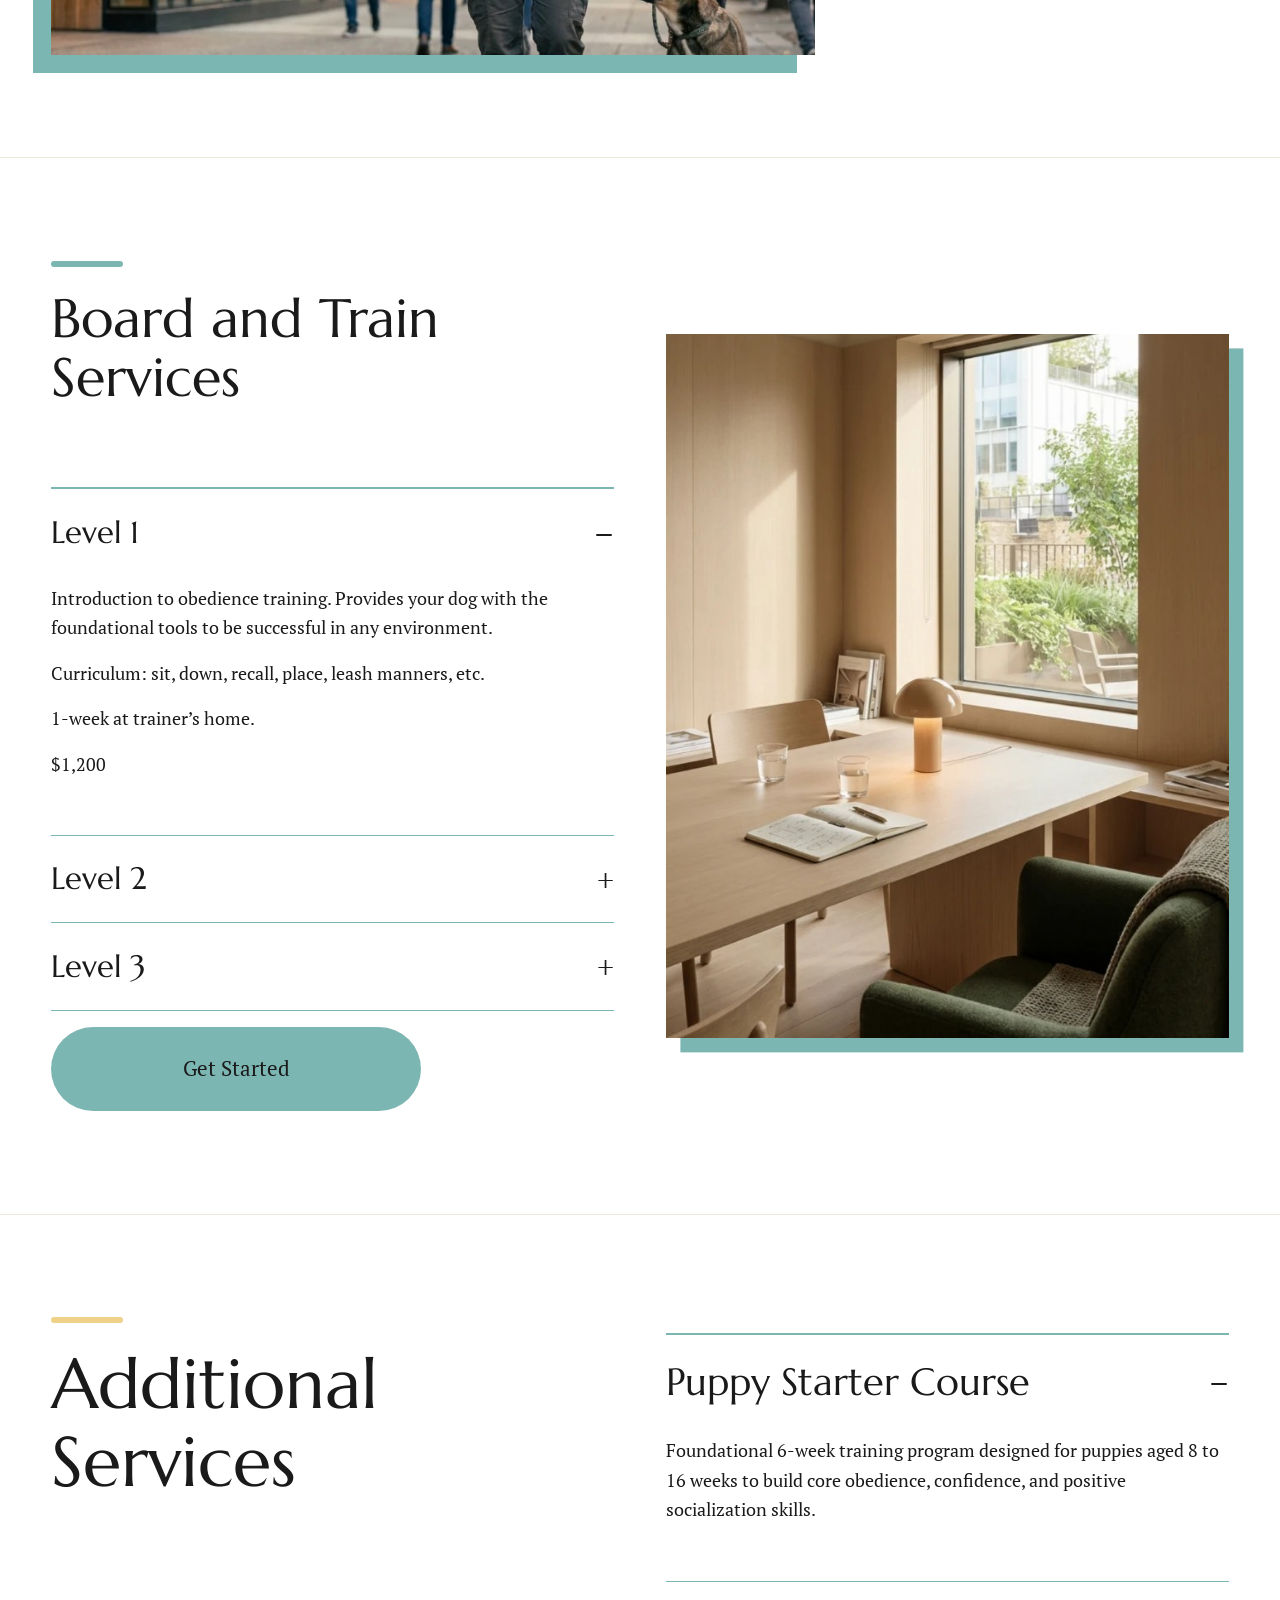
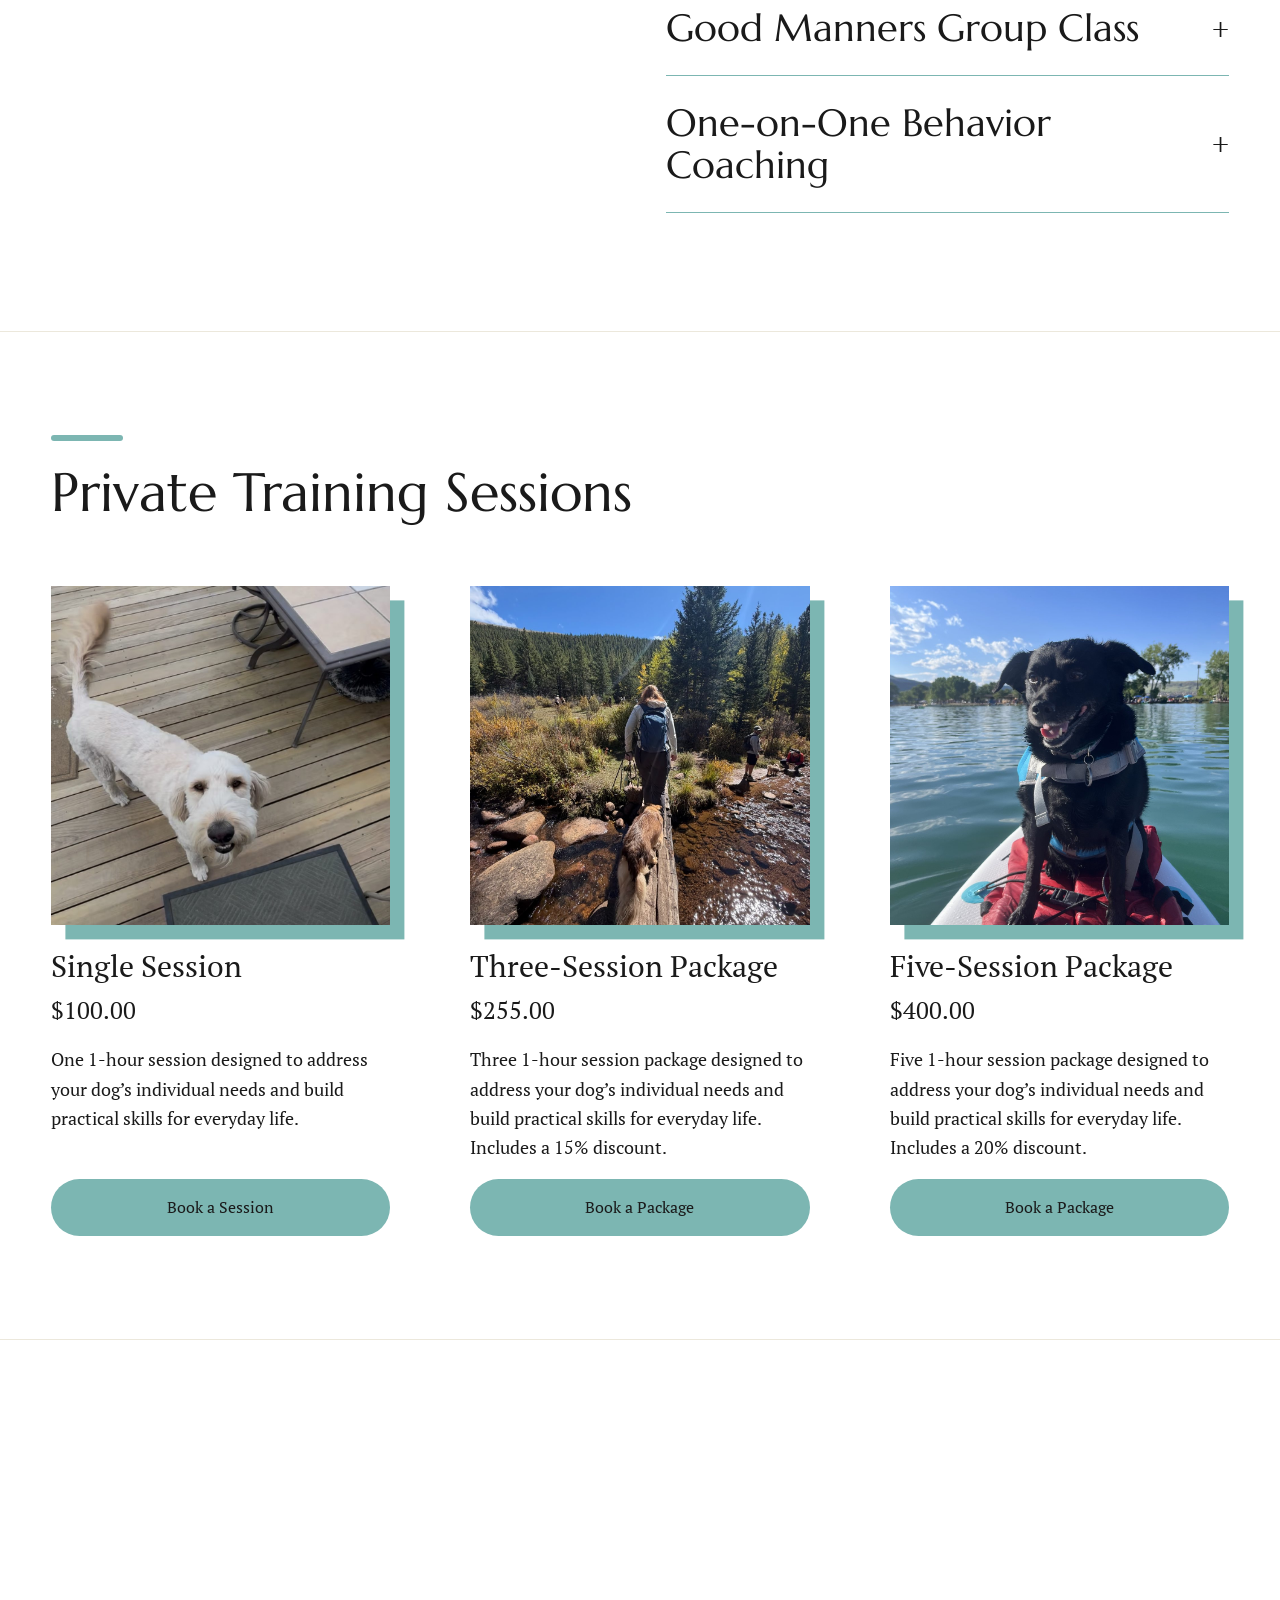
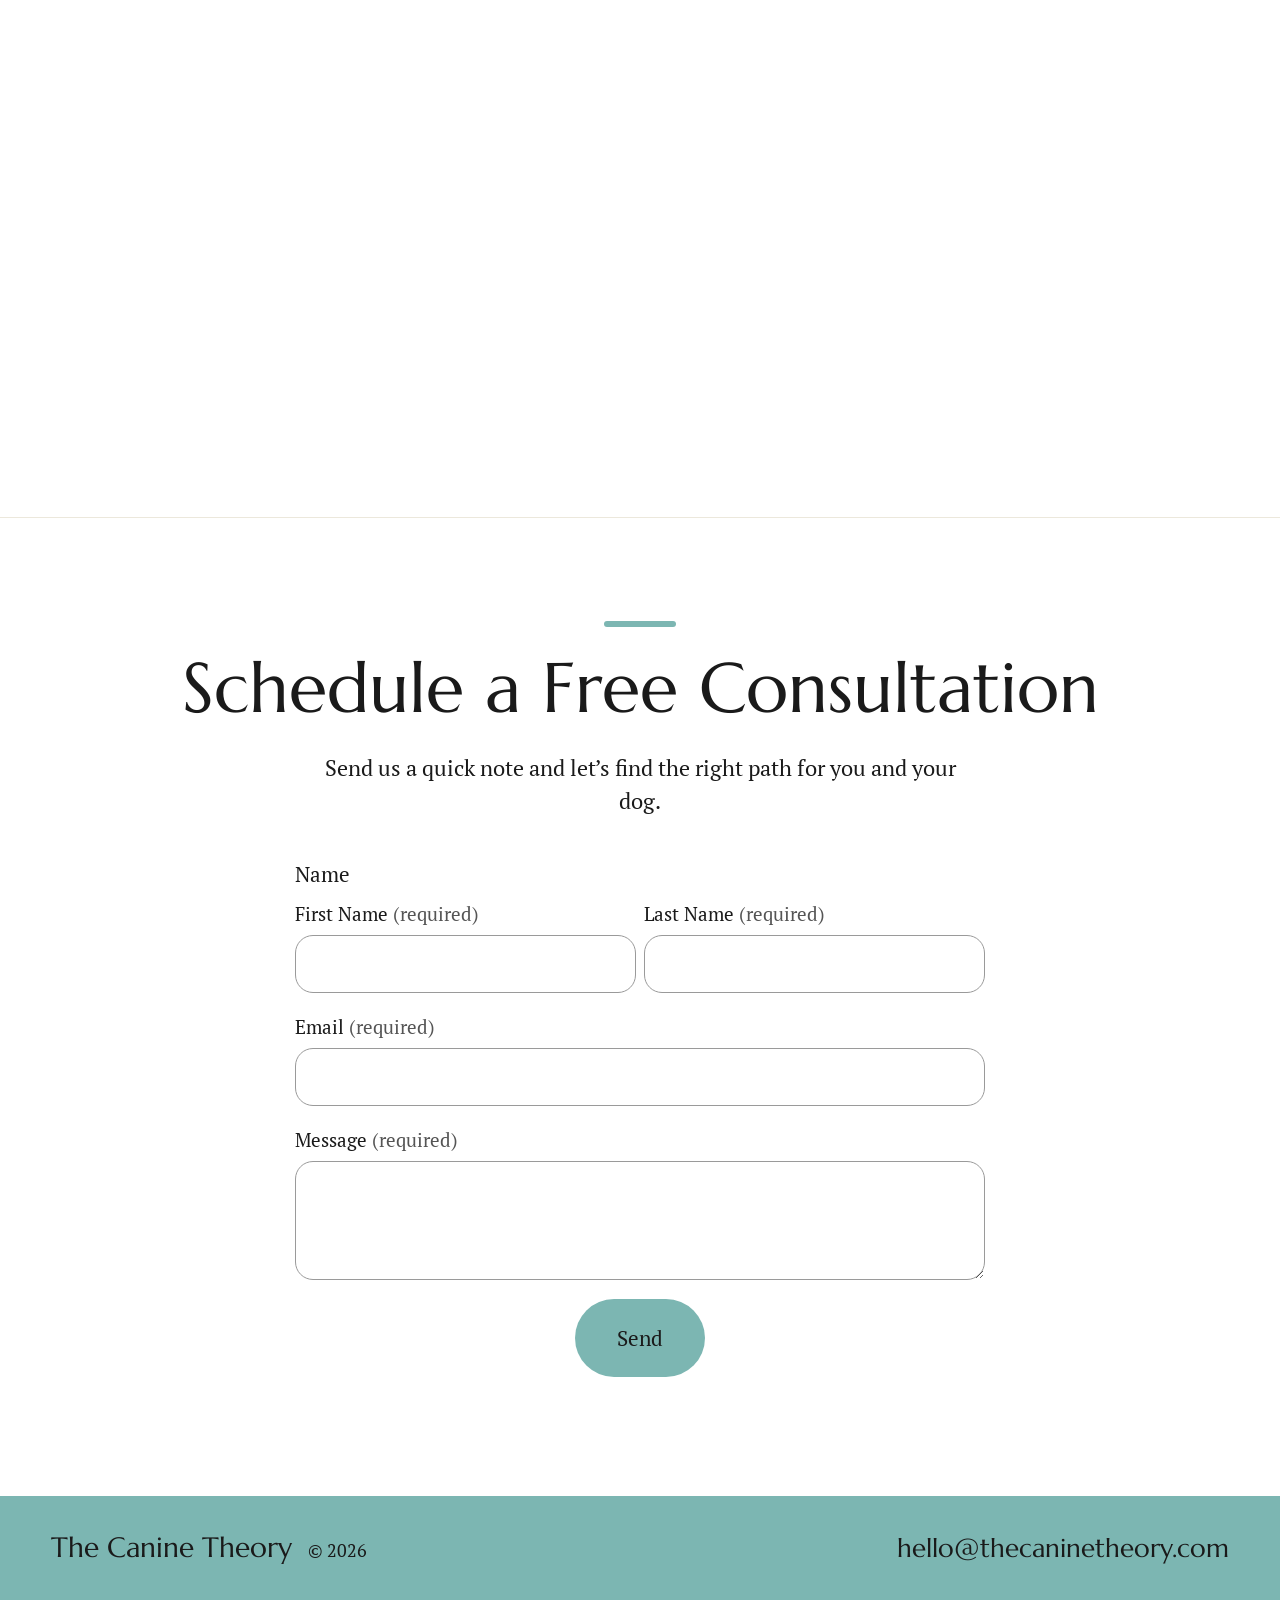
==== commit 5cb035e3: "Use a still of the brindle dog in the gallery and add the Single Session photo Co-Authored-By: Claud" ====
--- a/index.html
+++ b/index.html
@@ -136,8 +136,7 @@
       <h2>Private Training Sessions</h2>
       <div class="products">
         <article class="product">
-          <!-- TODO: replace with the curly black dog photo from Squarespace -->
-          <img src="images/single-session.jpg" alt="Happy curly-coated dog getting a pat" onerror="this.src='images/adventure-1.jpg'">
+          <img src="images/single-session.jpg" alt="Smiling white doodle wagging its tail on a deck">
           <h3>Single Session</h3>
           <p class="price">$100.00</p>
           <p>One 1-hour session designed to address your dog’s individual needs and build practical skills for everyday life.</p>
@@ -173,7 +172,7 @@
       </div>
       <div class="gallery">
         <img src="images/gallery-stick.jpg" alt="Puppy trotting across a park carrying a big stick">
-        <video class="oval" src="images/gallery-walk.mp4" poster="images/gallery-walk.jpg" autoplay muted loop playsinline aria-label="Brindle dog coming when called on a walking path"></video>
+        <img class="oval" src="images/gallery-walk.jpg" alt="Brindle dog taking a treat from its handler on a walk">
         <img src="images/gallery-ball.jpg" alt="Golden retriever lounging on a bed with a tennis ball">
         <img class="oval" src="images/adventure-4.jpg" alt="Trainer with a dog among fall aspens">
       </div>
@@ -220,6 +219,6 @@
     </div>
   </footer>
 
-  <script src="script.js?v=4"></script>
+  <script src="script.js?v=5"></script>
 </body>
 </html>
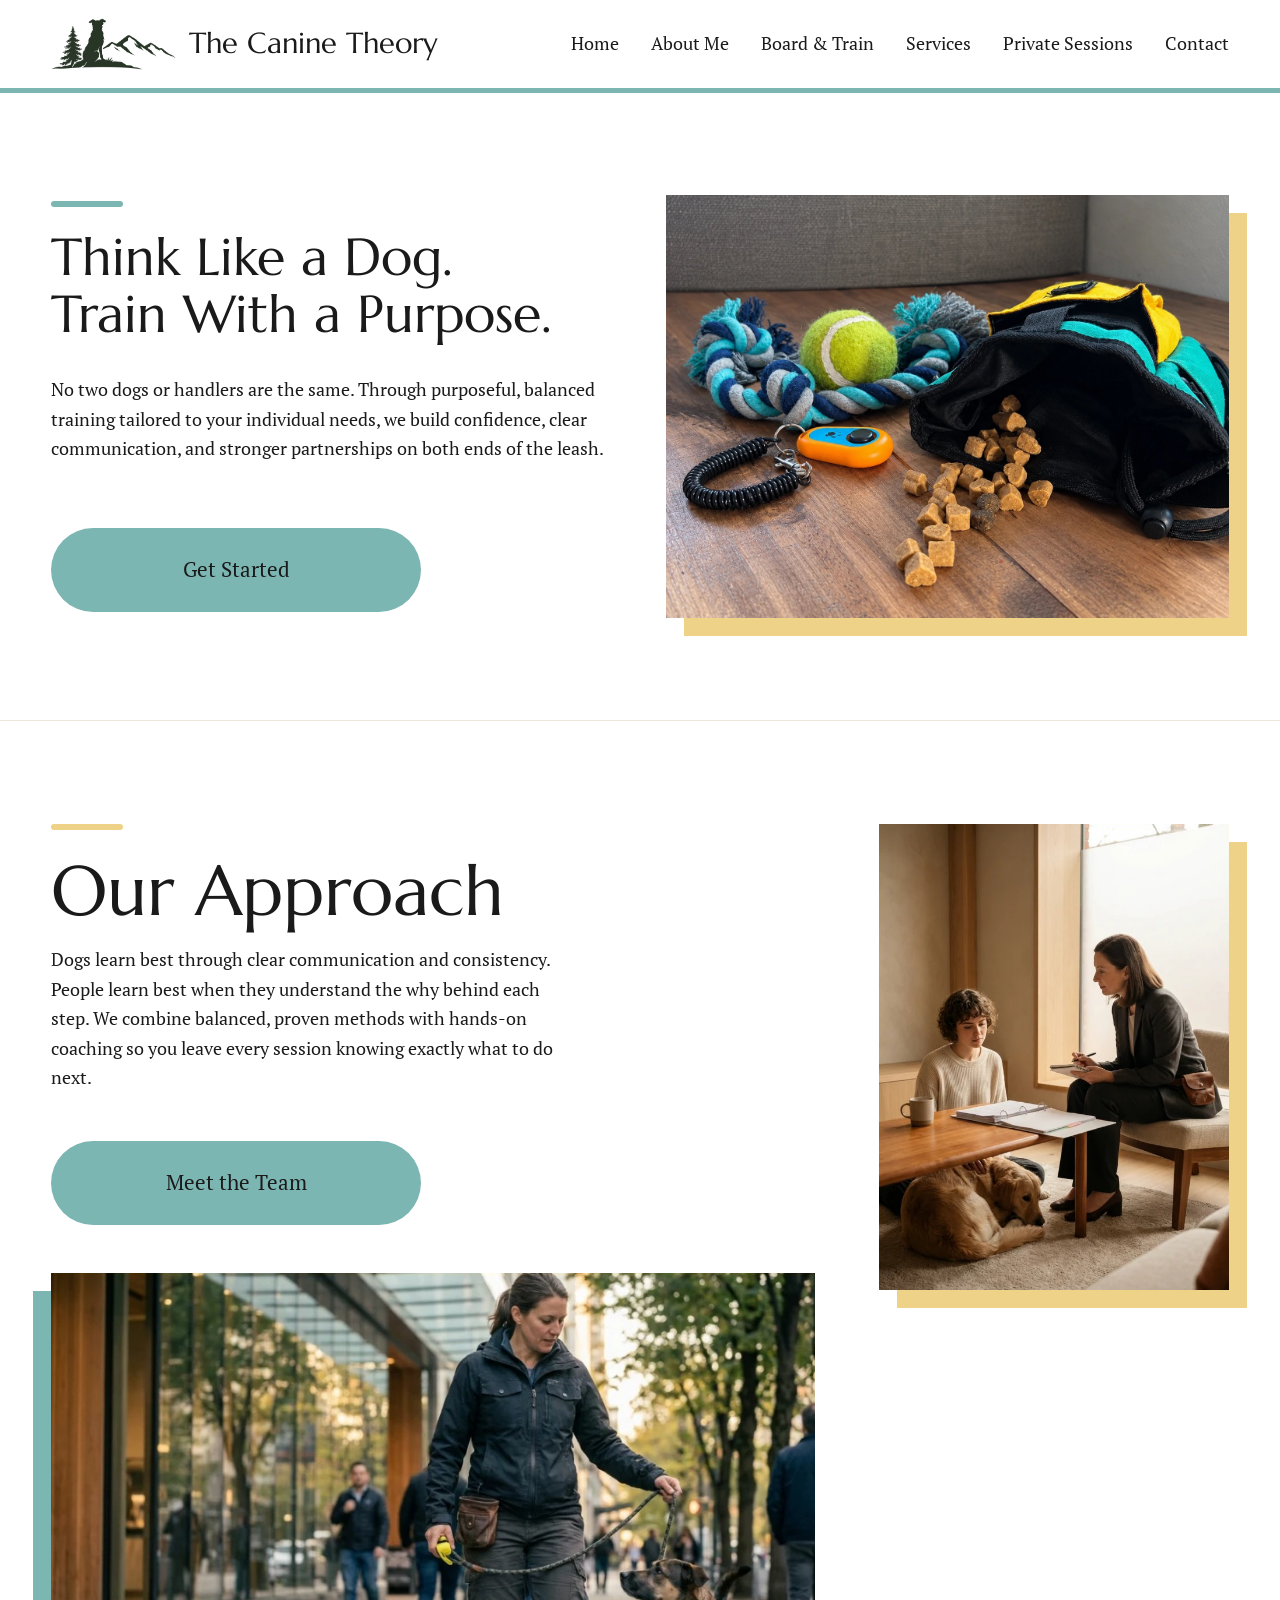
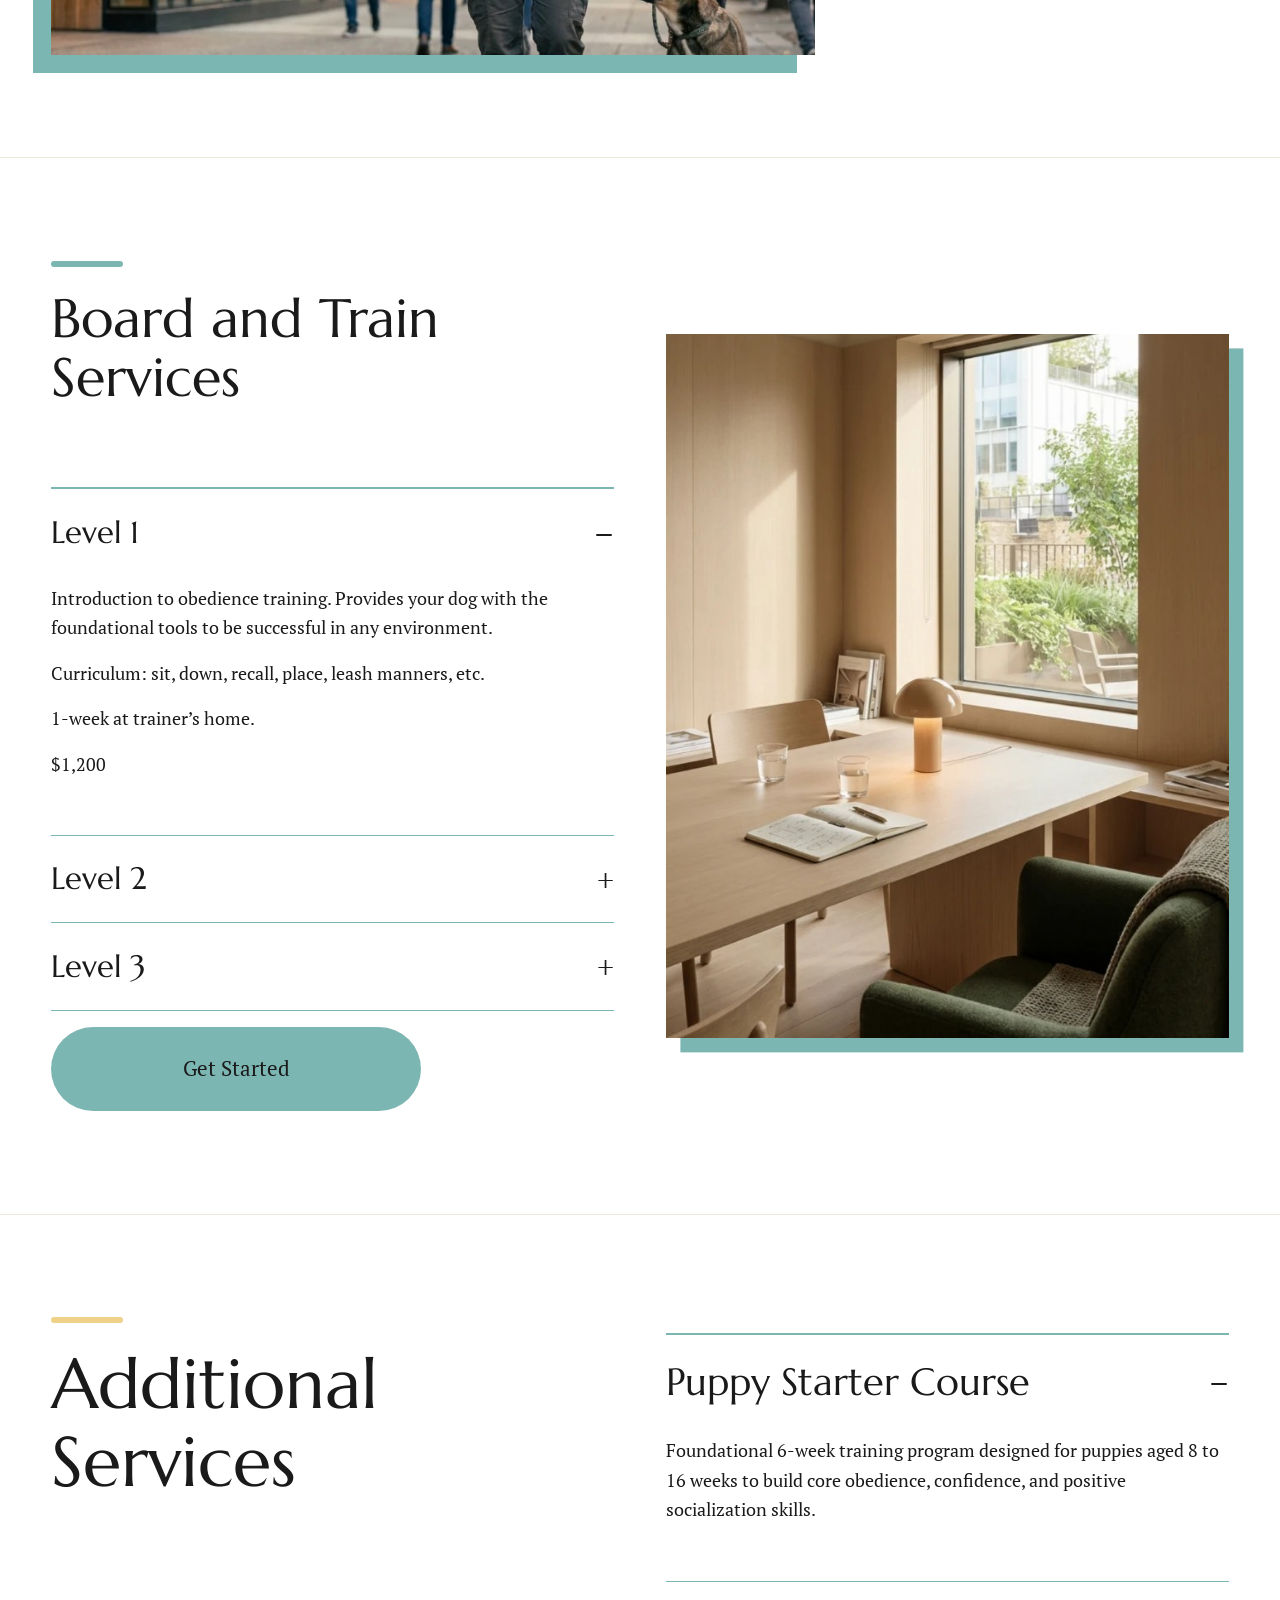
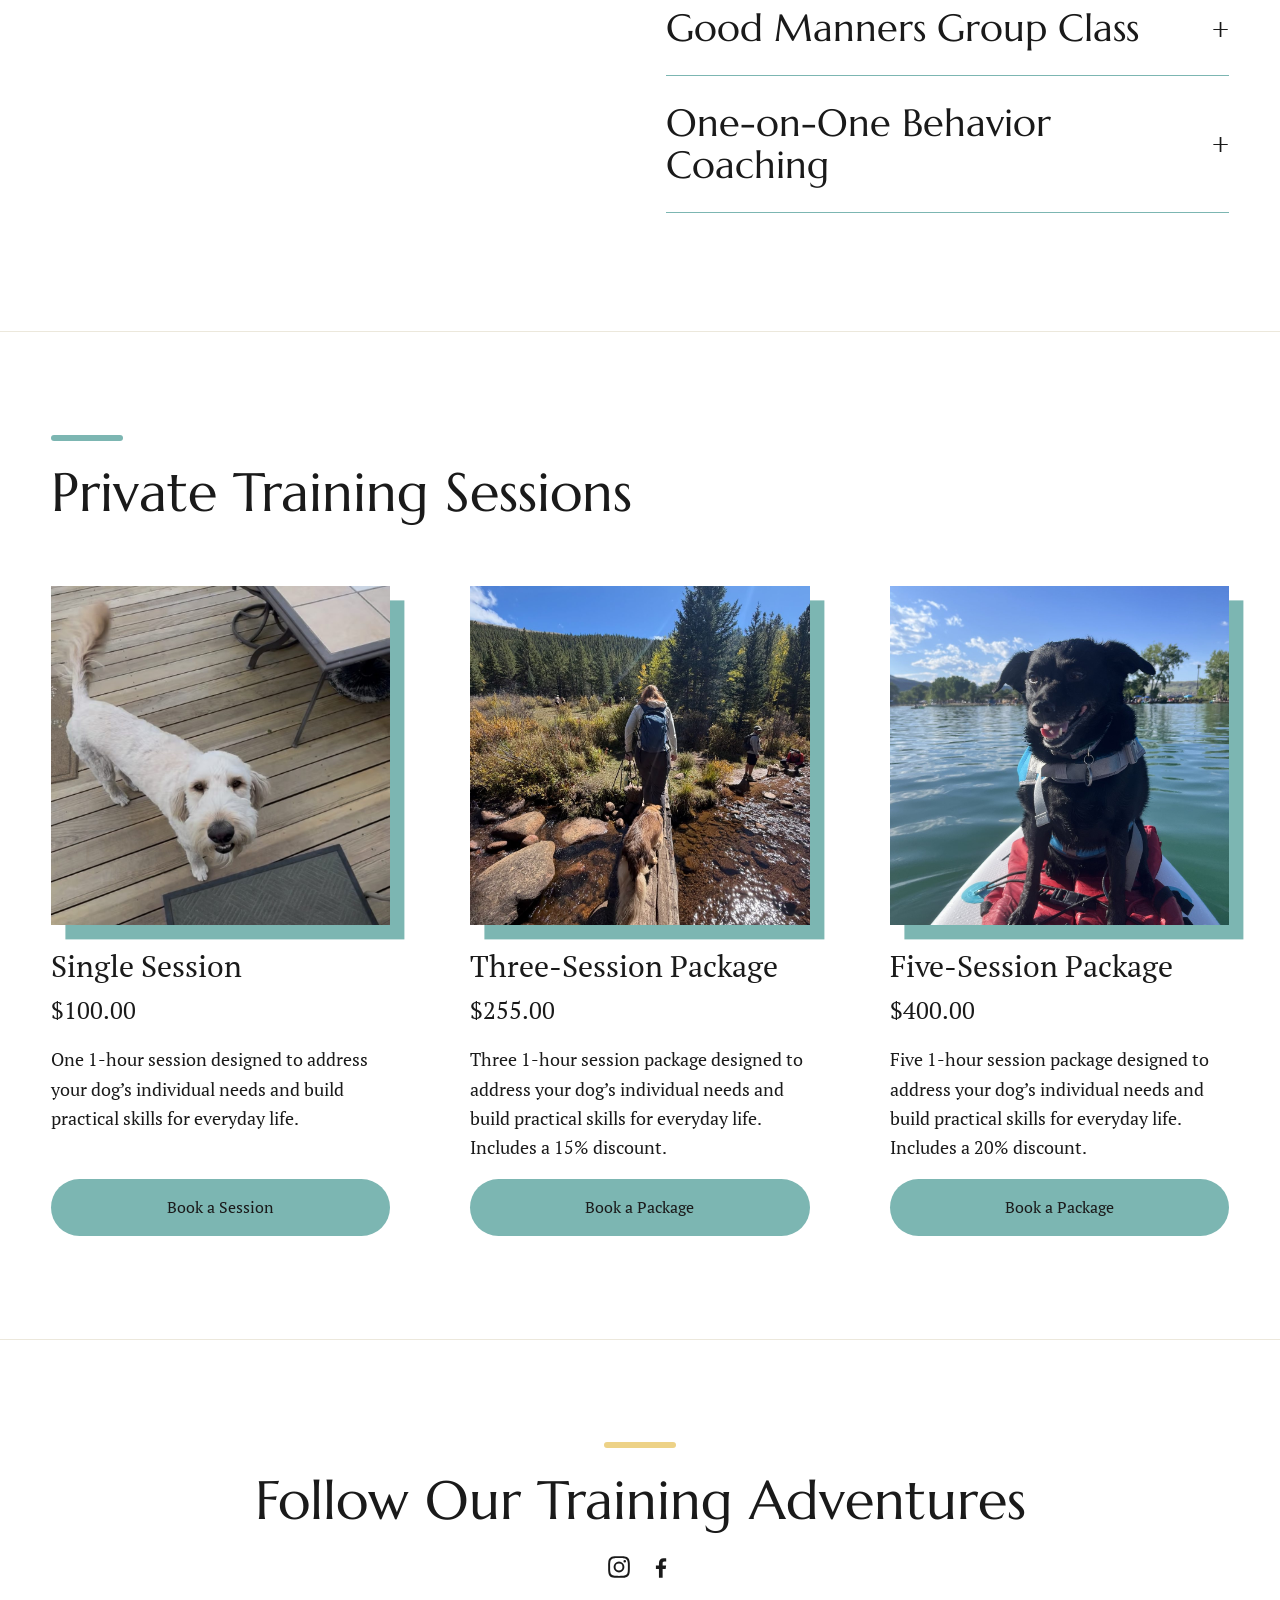
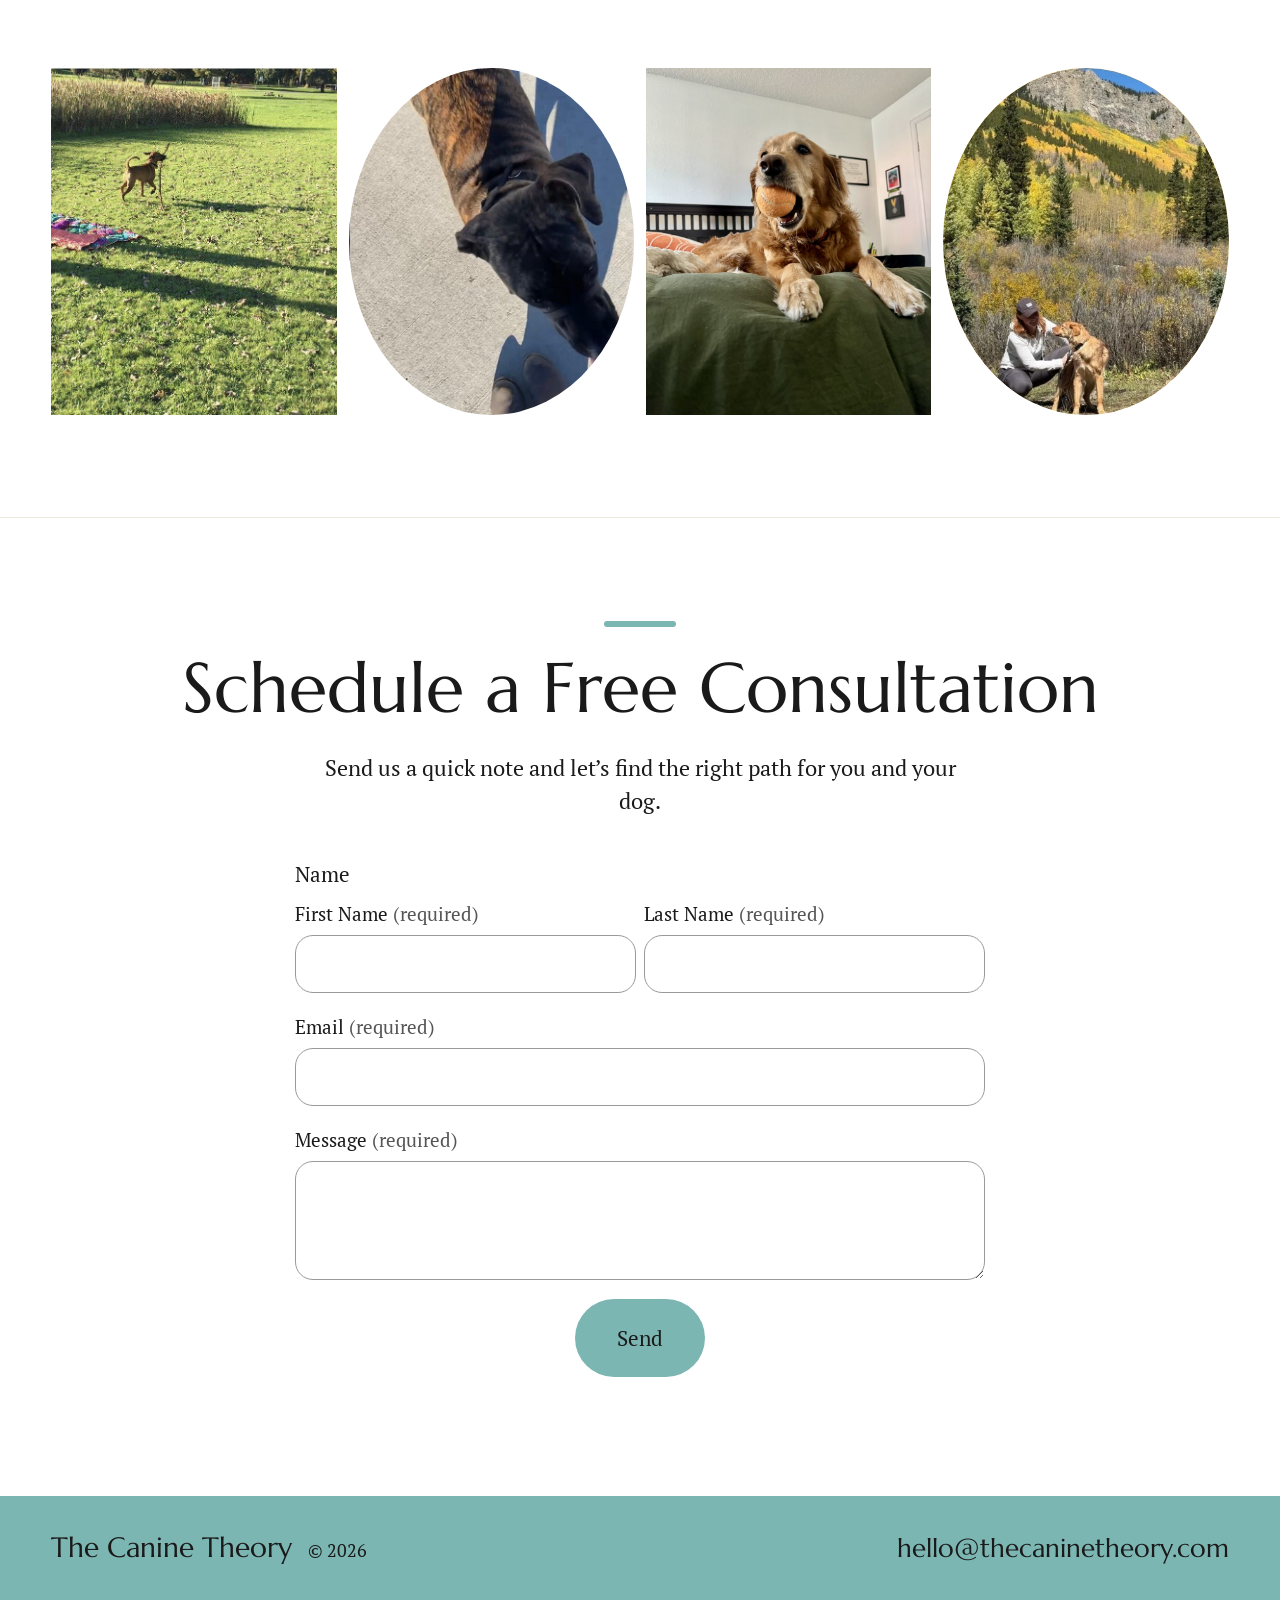
==== commit 188c40d8: "Add Meet the Crew section for Luna, Mesa and Lincoln to the About Me page Co-Authored-By: Claude Opu" ====
--- a/index.html
+++ b/index.html
@@ -10,7 +10,7 @@
   <link href="https://fonts.googleapis.com/css2?family=Marcellus&family=PT+Serif:ital,wght@0,400;0,700;1,400&display=swap" rel="stylesheet">
   <link rel="icon" type="image/png" href="images/favicon.png">
   <link rel="apple-touch-icon" href="images/favicon.png">
-  <link rel="stylesheet" href="styles.css?v=6">
+  <link rel="stylesheet" href="styles.css?v=7">
   <script>document.documentElement.classList.add("js")</script>
 </head>
 <body>
@@ -219,6 +219,6 @@
     </div>
   </footer>
 
-  <script src="script.js?v=5"></script>
+  <script src="script.js?v=6"></script>
 </body>
 </html>
--- a/styles.css
+++ b/styles.css
@@ -158,6 +158,10 @@
 }
 .profile-text p { max-width: 40em; }
 .profile-text .btn { margin-top: 2rem; }
+.pets { display: grid; grid-template-columns: repeat(3, 1fr); gap: 4rem; margin-top: 3rem; }
+.pet .profile-photo { margin-bottom: calc(var(--pop) + 1.5rem); }
+.pet h3 { margin-bottom: .2rem; }
+.pet-role { font-style: italic; margin-bottom: 1rem; }
 .site-nav a[aria-current="page"] { text-decoration: underline; text-underline-offset: 6px; }
 
 /* ===== About ===== */
@@ -308,7 +312,7 @@
   .profile { gap: 3rem; }
   .about-grid { grid-template-areas: "text" "right" "left"; }
   .split-media { justify-self: stretch; }
-  .products { grid-template-columns: 1fr; }
+  .products, .pets { grid-template-columns: 1fr; }
   .gallery { grid-template-columns: 1fr 1fr; }
   .btn { min-width: 0; width: 100%; }
   .accordion { margin-top: 2rem; }
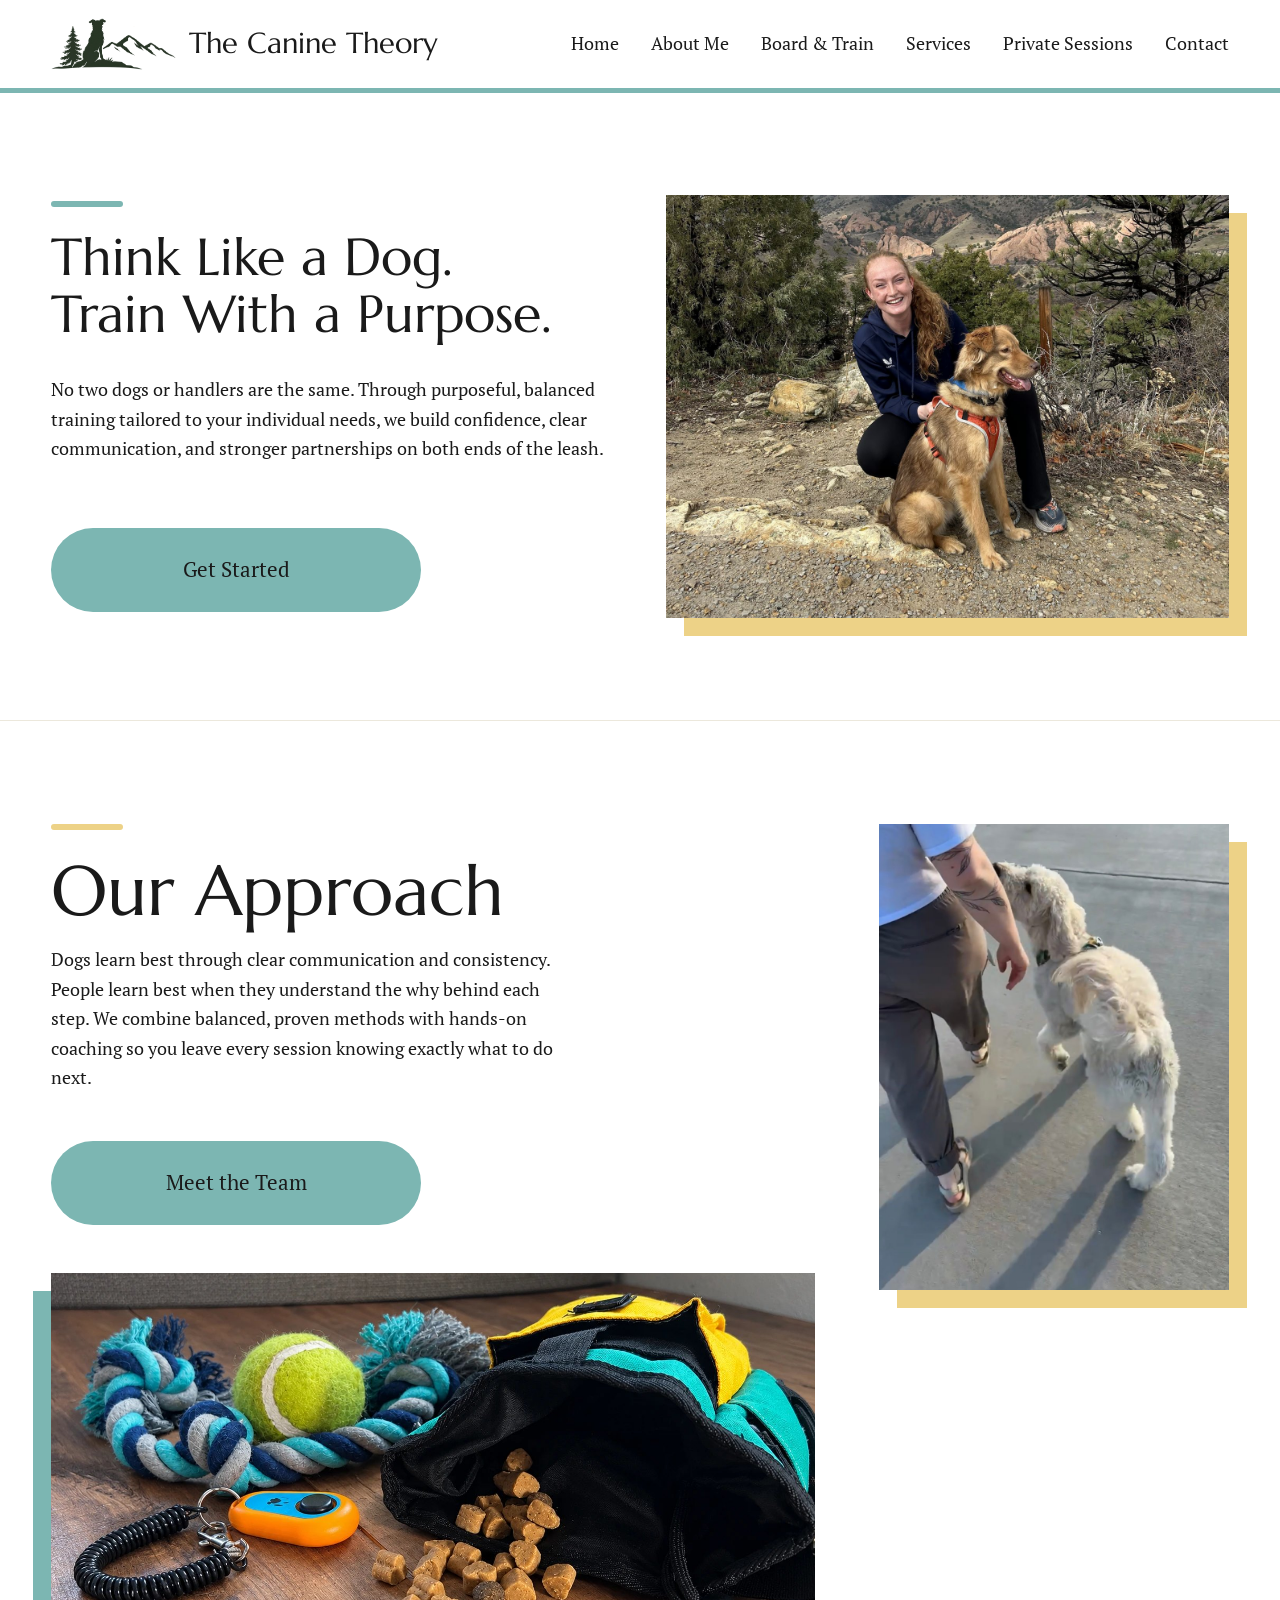
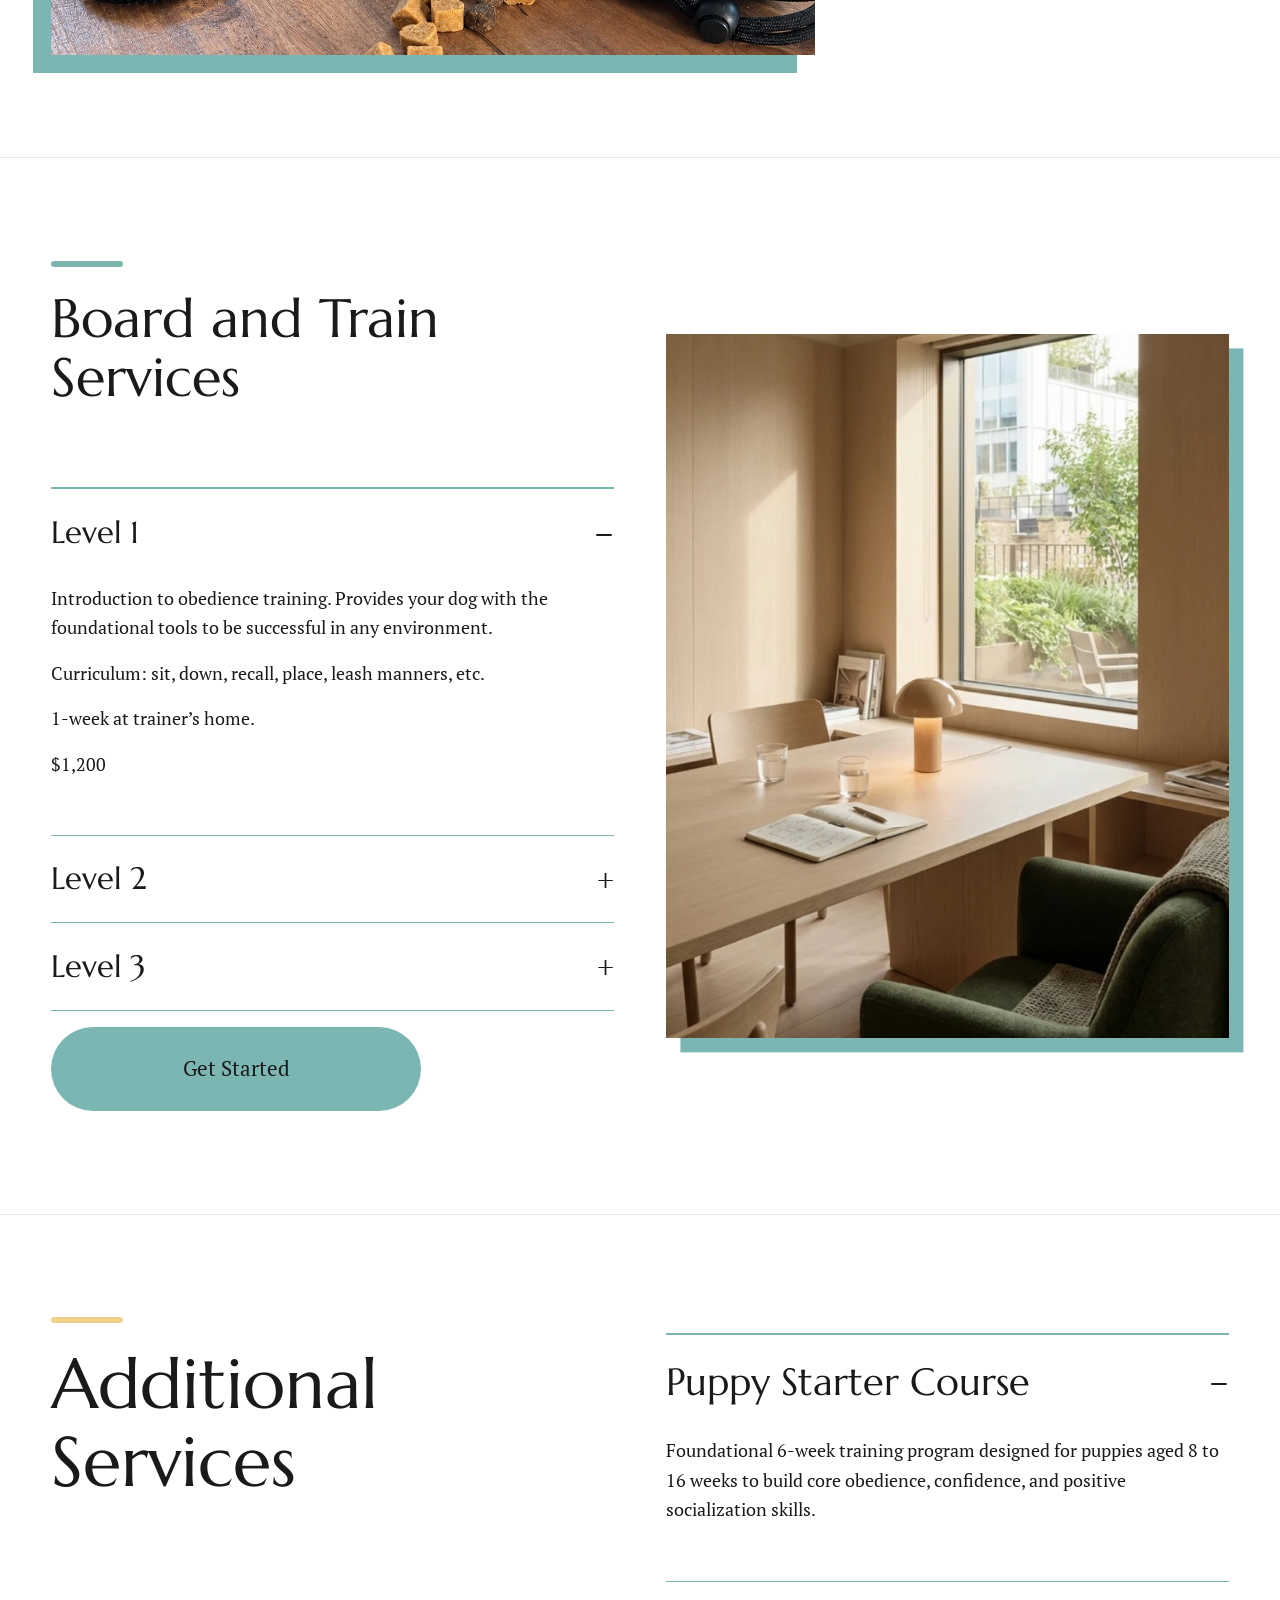
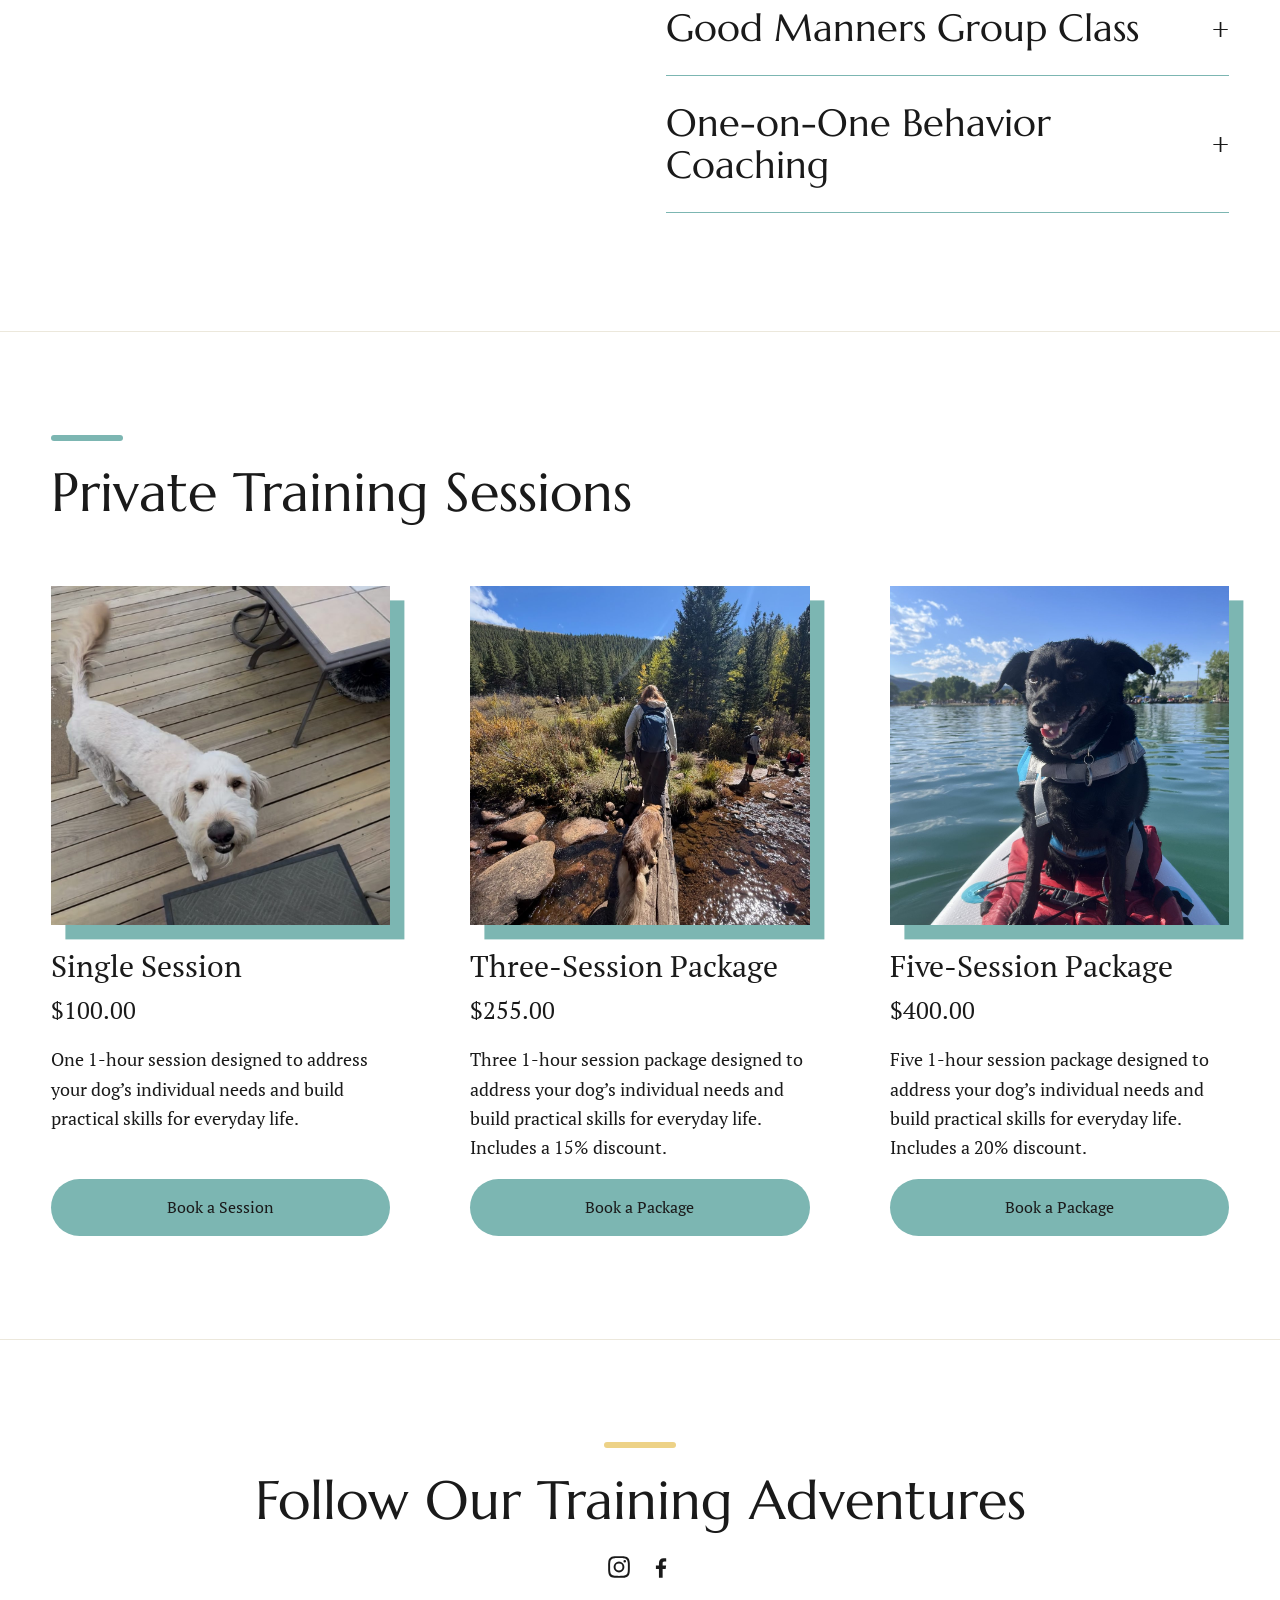
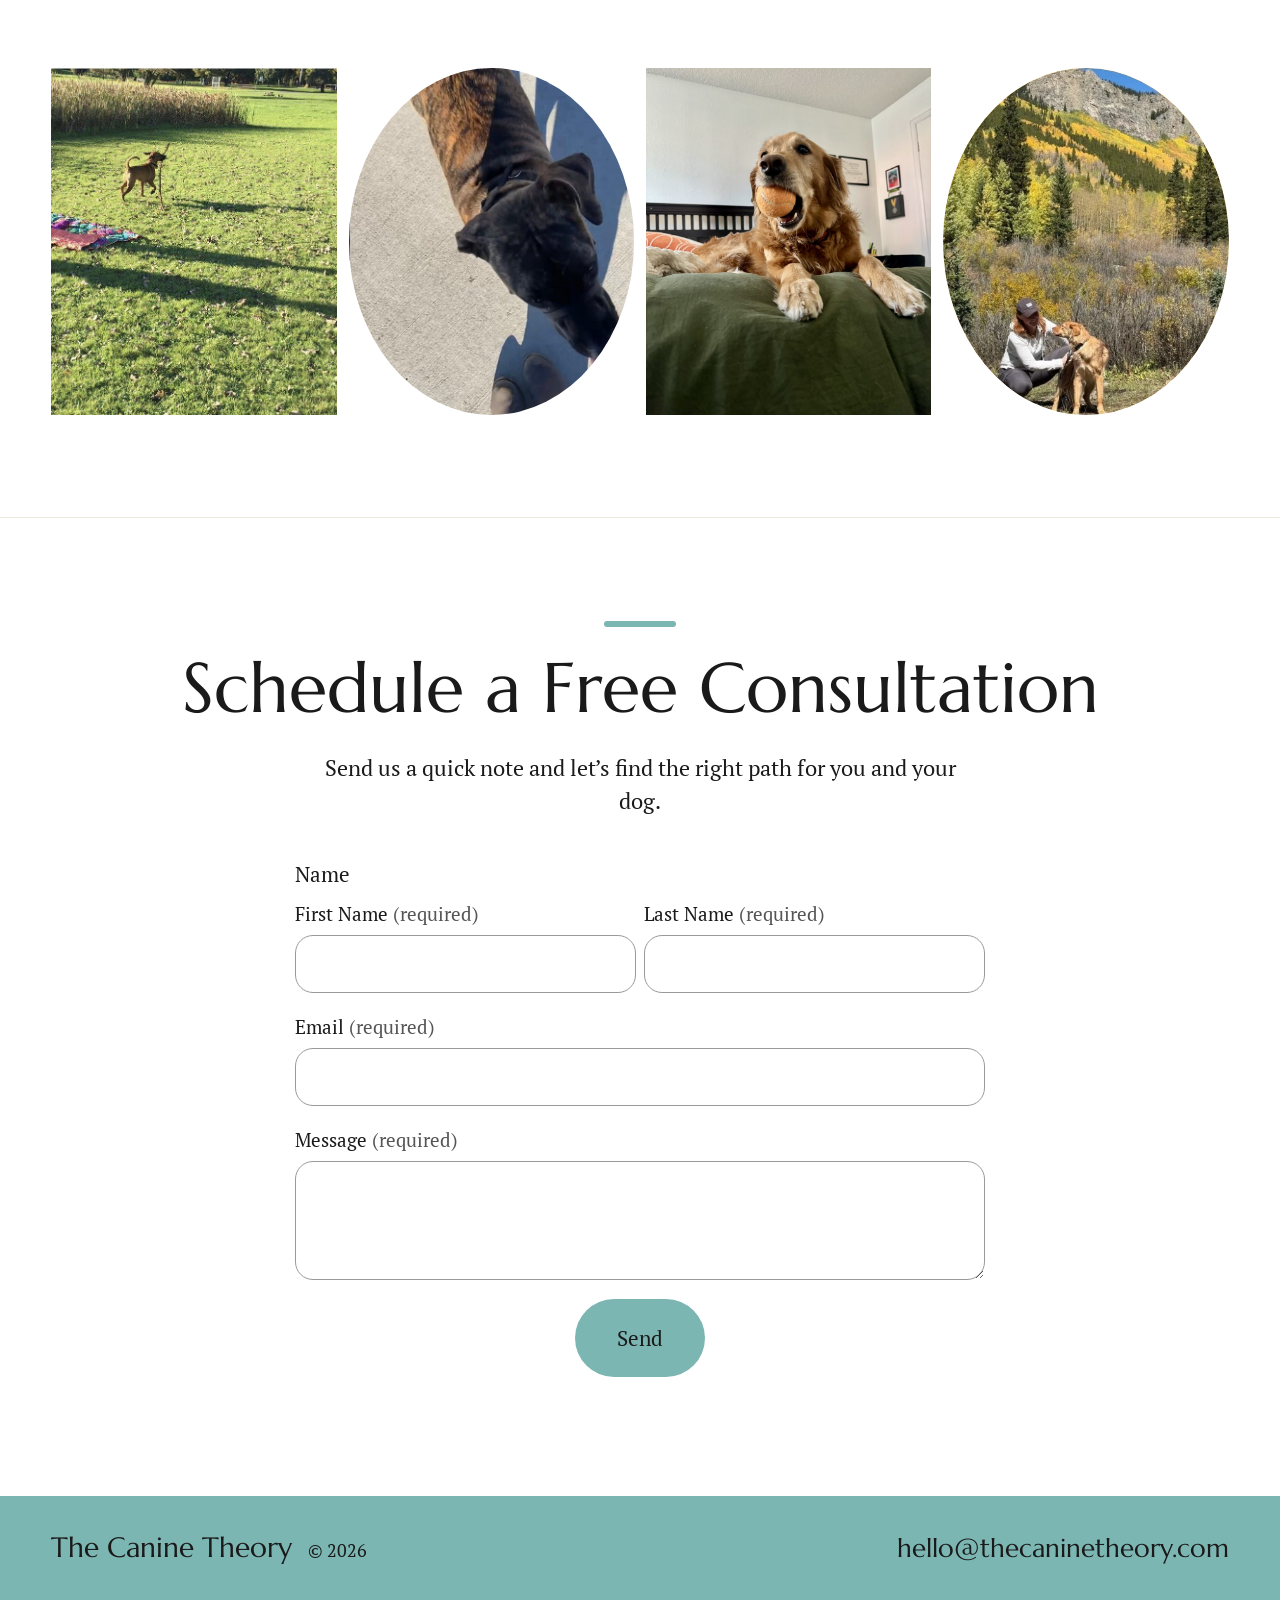
==== commit fc600e39: "Use the Ary and Mesa photo up top and refresh the Our Approach photos Co-Authored-By: Claude Opus 5." ====
--- a/index.html
+++ b/index.html
@@ -10,7 +10,7 @@
   <link href="https://fonts.googleapis.com/css2?family=Marcellus&family=PT+Serif:ital,wght@0,400;0,700;1,400&display=swap" rel="stylesheet">
   <link rel="icon" type="image/png" href="images/favicon.png">
   <link rel="apple-touch-icon" href="images/favicon.png">
-  <link rel="stylesheet" href="styles.css?v=7">
+  <link rel="stylesheet" href="styles.css?v=8">
   <script>document.documentElement.classList.add("js")</script>
 </head>
 <body>
@@ -43,7 +43,7 @@
           <a class="btn" href="#contact">Get Started</a>
         </div>
         <div class="split-media">
-          <img src="images/hero.jpg" alt="Treat pouch spilling training treats beside a clicker, rope toy and tennis ball">
+          <img src="images/hero-mesa.jpg" alt="Ary kneeling beside Mesa on a mountain trail">
         </div>
       </div>
     </section>
@@ -56,8 +56,8 @@
           <p>Dogs learn best through clear communication and consistency. People learn best when they understand the why behind each step. We combine balanced, proven methods with hands-on coaching so you leave every session knowing exactly what to do next.</p>
           <a class="btn" href="about.html">Meet the Team</a>
         </div>
-        <img class="about-img-right" src="images/consult.jpg" alt="Trainer meeting with a client while a golden retriever rests">
-        <img class="about-img-left" src="images/city-walk.jpg" alt="Trainer walking a dog on a loose leash downtown">
+        <img class="about-img-right" src="images/walk-white.jpg" alt="White doodle checking in with its handler on a walk">
+        <img class="about-img-left" src="images/treats.jpg" alt="Treat pouch spilling training treats beside a clicker, rope toy and tennis ball">
       </div>
     </section>
 
--- a/styles.css
+++ b/styles.css
@@ -158,9 +158,10 @@
 }
 .profile-text p { max-width: 40em; }
 .profile-text .btn { margin-top: 2rem; }
-.pets { display: grid; grid-template-columns: repeat(3, 1fr); gap: 4rem; margin-top: 3rem; }
-.pet .profile-photo { margin-bottom: calc(var(--pop) + 1.5rem); }
-.pet h3 { margin-bottom: .2rem; }
+.pets { display: grid; grid-template-columns: repeat(3, 1fr); gap: 3rem; max-width: 860px; margin: 3rem auto 0; }
+.pet .profile-photo { --pop: 12px; margin-bottom: calc(var(--pop) + 1.2rem); }
+.pet.teal-accent .profile-photo { box-shadow: var(--pop) var(--pop) 0 var(--teal); }
+.pet h3 { font-size: 1.6rem; margin-bottom: .2rem; }
 .pet-role { font-style: italic; margin-bottom: 1rem; }
 .site-nav a[aria-current="page"] { text-decoration: underline; text-underline-offset: 6px; }
 
@@ -313,6 +314,7 @@
   .about-grid { grid-template-areas: "text" "right" "left"; }
   .split-media { justify-self: stretch; }
   .products, .pets { grid-template-columns: 1fr; }
+  .pets { max-width: 280px; }
   .gallery { grid-template-columns: 1fr 1fr; }
   .btn { min-width: 0; width: 100%; }
   .accordion { margin-top: 2rem; }
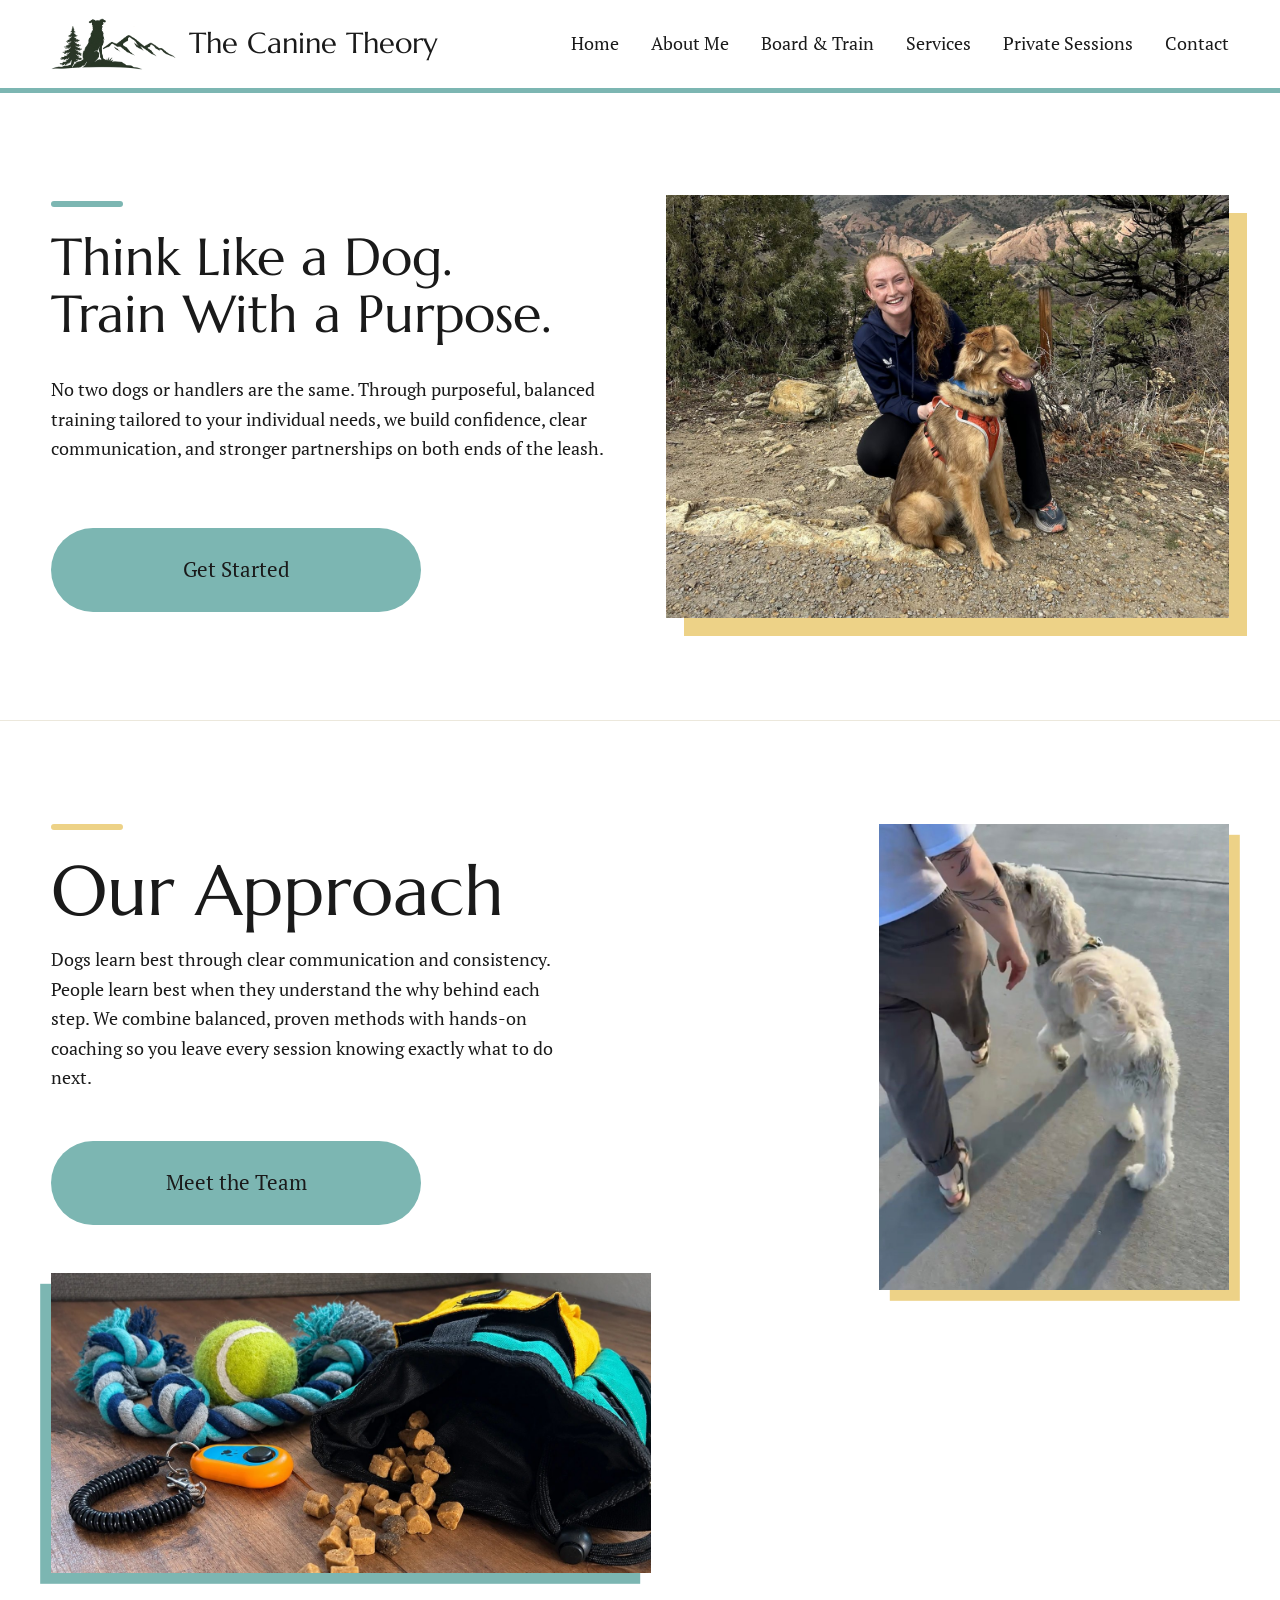
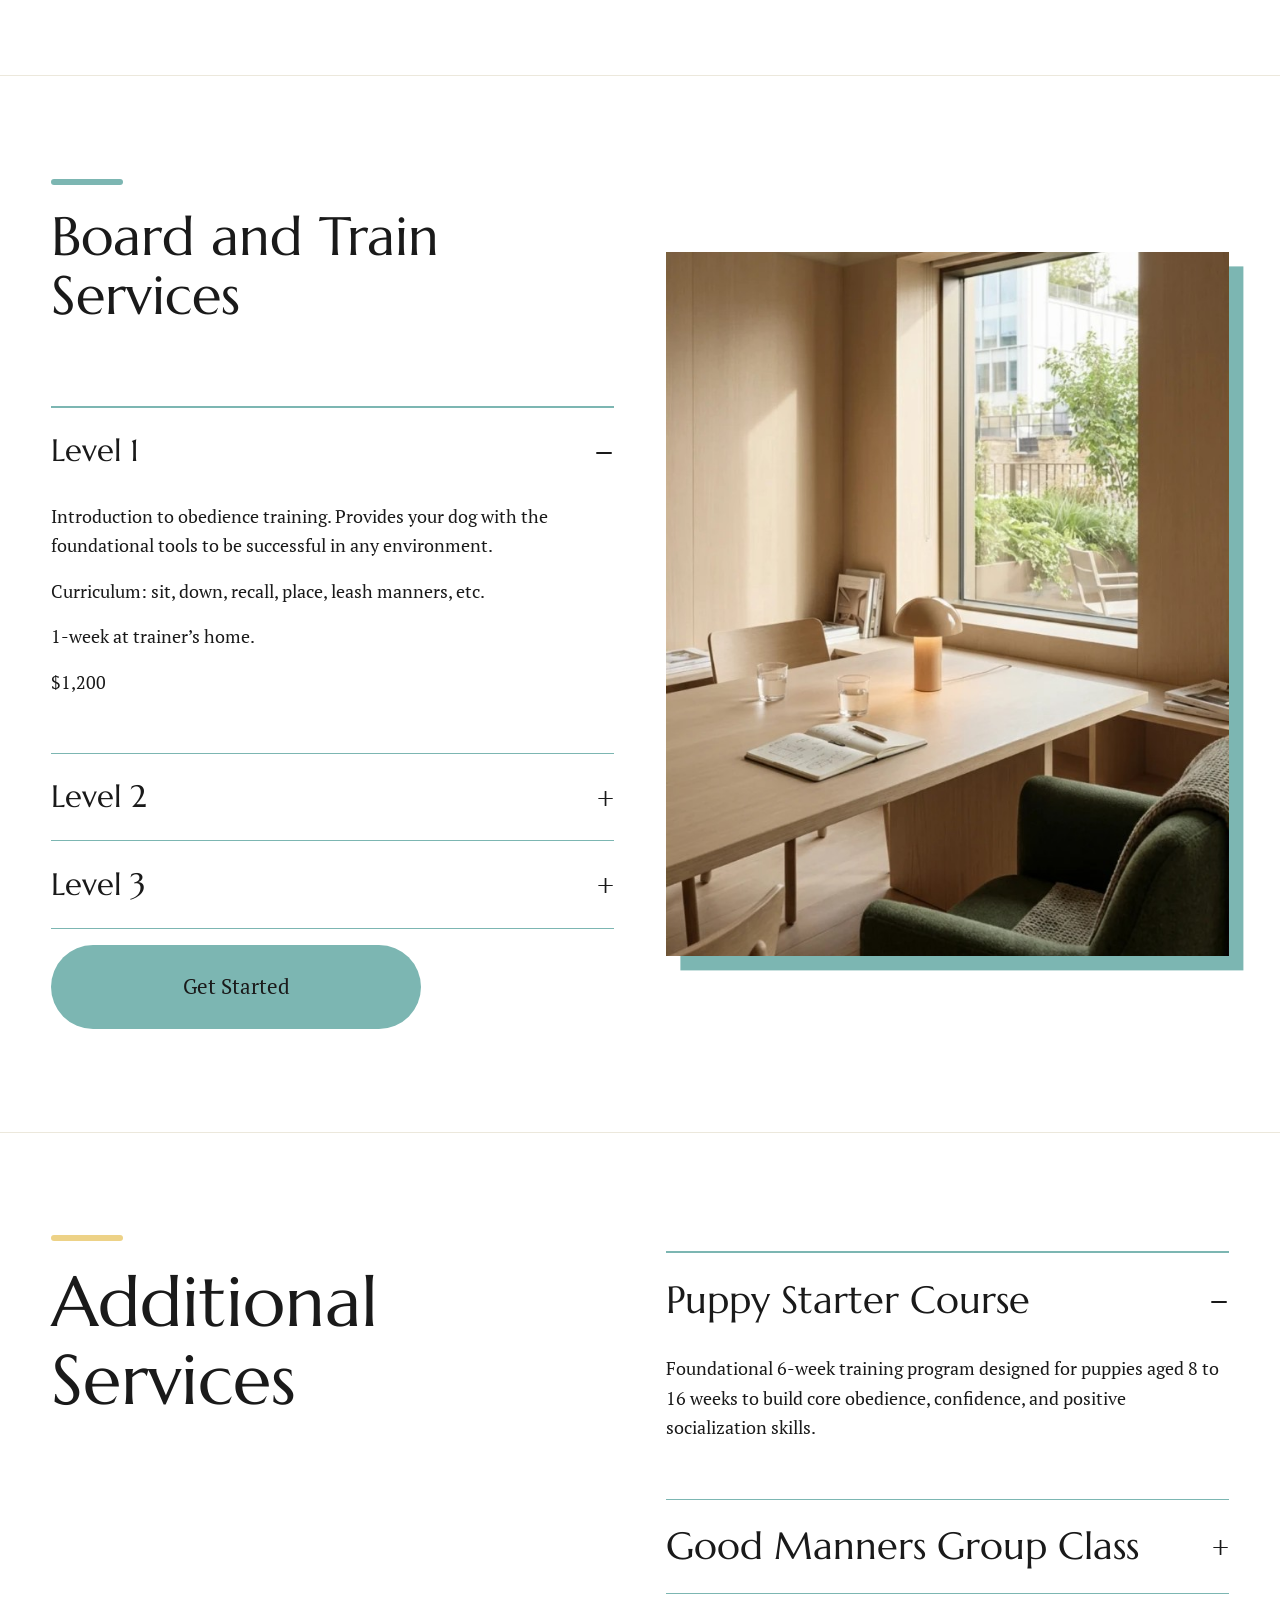
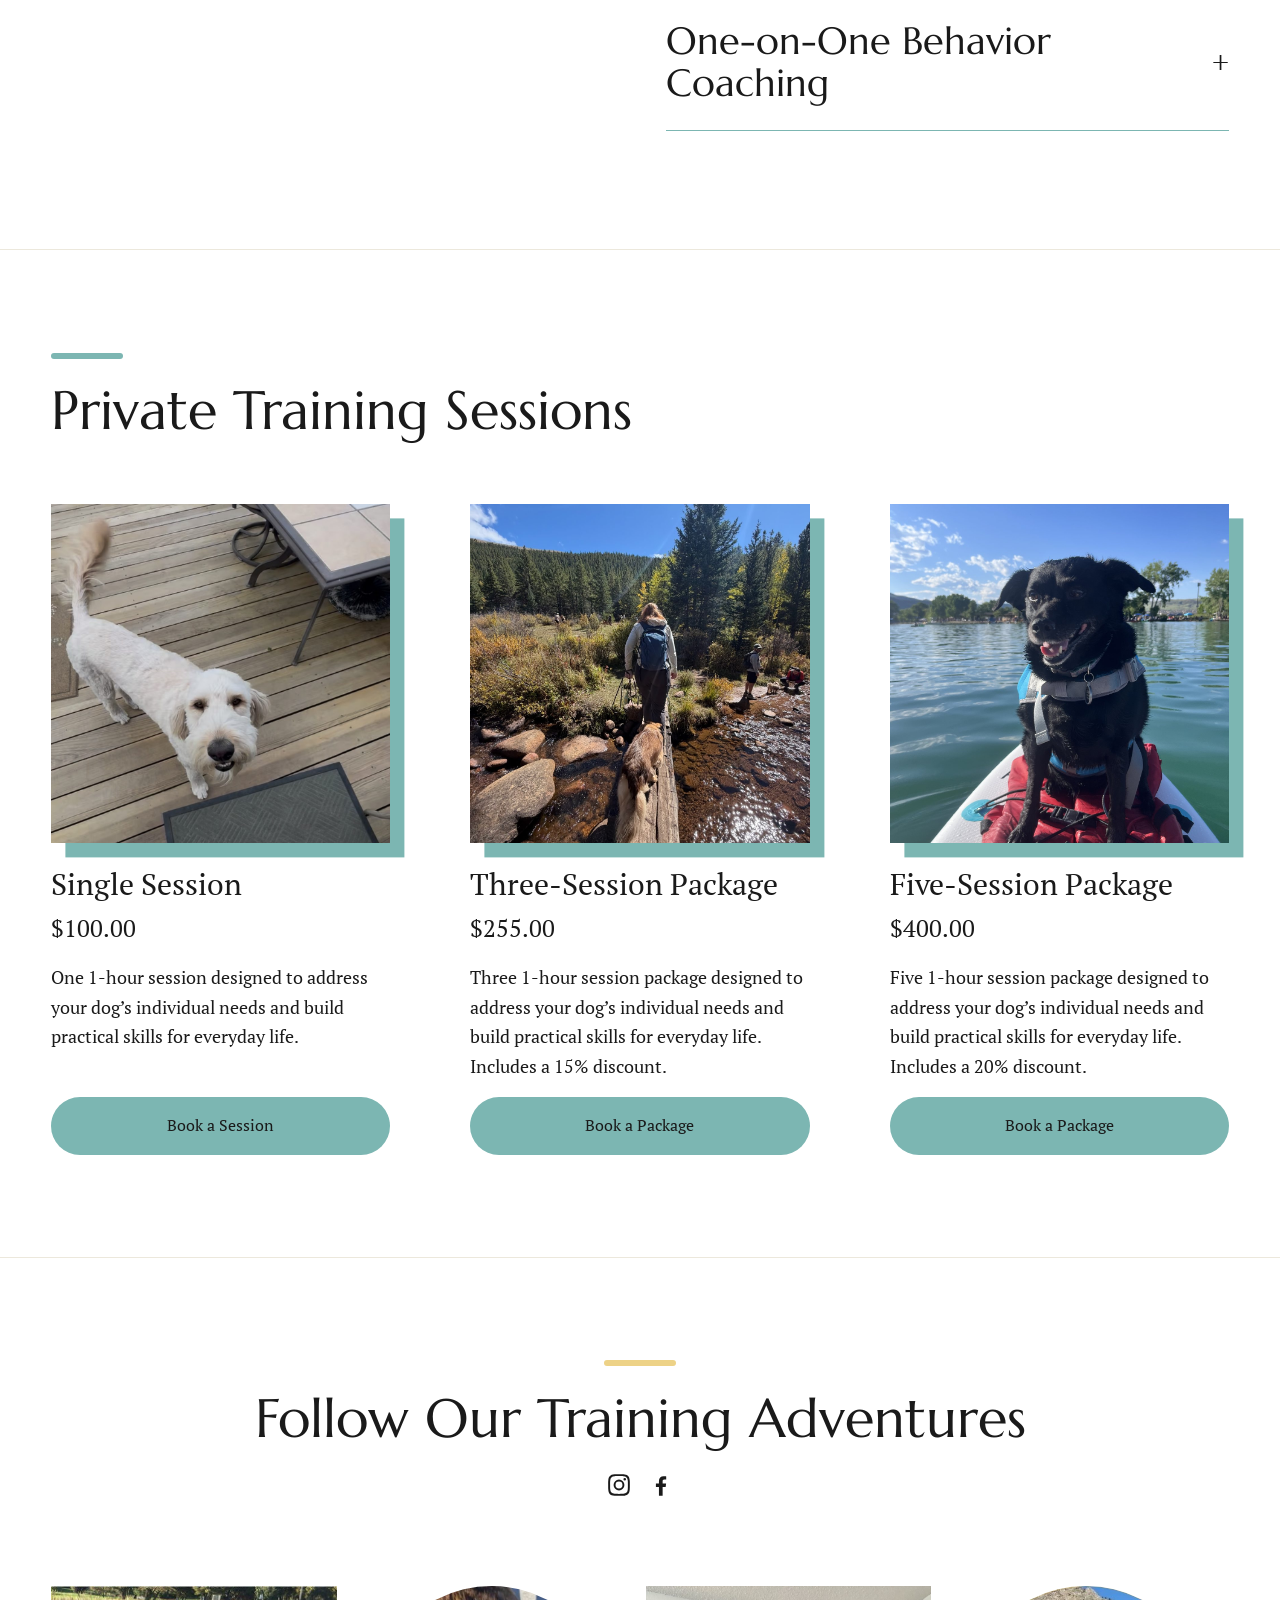
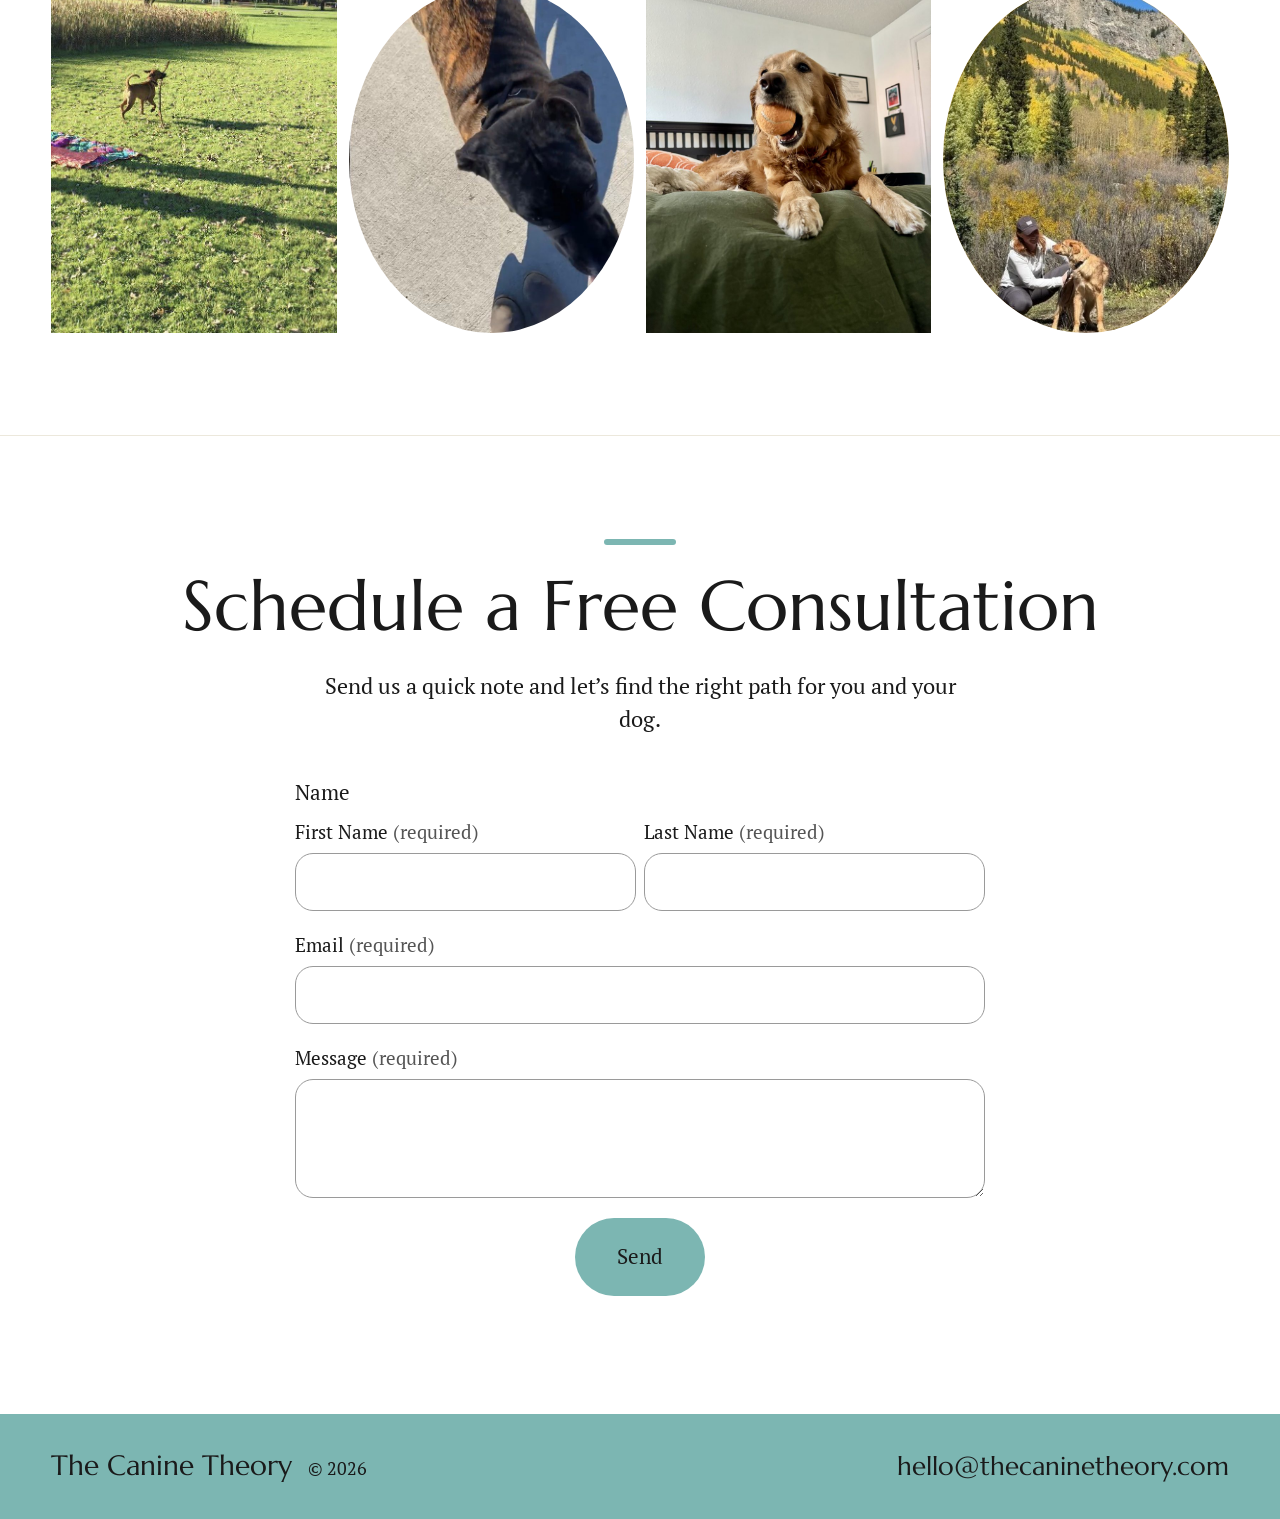
==== commit 9811bc32: "Shrink the Our Approach photos and their accent blocks Co-Authored-By: Claude Opus 5.5 <noreply@anth" ====
--- a/index.html
+++ b/index.html
@@ -10,7 +10,7 @@
   <link href="https://fonts.googleapis.com/css2?family=Marcellus&family=PT+Serif:ital,wght@0,400;0,700;1,400&display=swap" rel="stylesheet">
   <link rel="icon" type="image/png" href="images/favicon.png">
   <link rel="apple-touch-icon" href="images/favicon.png">
-  <link rel="stylesheet" href="styles.css?v=8">
+  <link rel="stylesheet" href="styles.css?v=9">
   <script>document.documentElement.classList.add("js")</script>
 </head>
 <body>
--- a/styles.css
+++ b/styles.css
@@ -113,9 +113,10 @@
 .split-media img { width: 100%; aspect-ratio: 4 / 5; object-fit: cover; }
 .hero .split-media img { aspect-ratio: 4 / 3; }
 /* Colored blocks set behind the photos */
-.split-media img, .about-img-right { box-shadow: var(--pop) var(--pop) 0 var(--yellow); }
+.split-media img { box-shadow: var(--pop) var(--pop) 0 var(--yellow); }
+.about-img-right { box-shadow: calc(var(--pop) * .6) calc(var(--pop) * .6) 0 var(--yellow); }
 #board-and-train .split-media img, .product img { box-shadow: calc(var(--pop) * .8) calc(var(--pop) * .8) 0 var(--teal); }
-.about-img-left { box-shadow: calc(var(--pop) * -1) var(--pop) 0 var(--teal); }
+.about-img-left { box-shadow: calc(var(--pop) * -.6) calc(var(--pop) * .6) 0 var(--teal); }
 /* Each sentence of the headline stays on one line; the size scales with the text column so it always fits */
 .hero .split-text { container-type: inline-size; }
 .hero h1 { font-size: min(4.8rem, 9.2cqi); }
@@ -177,8 +178,8 @@
 .about-text { grid-area: text; }
 .about-text h2 { margin-bottom: 1rem; }
 .about-text p { margin-bottom: 3rem; max-width: 40em; }
-.about-img-right { grid-area: right; width: 100%; aspect-ratio: 3 / 4; object-fit: cover; }
-.about-img-left { grid-area: left; width: 100%; max-width: 915px; aspect-ratio: 2 / 1; object-fit: cover; }
+.about-img-right { grid-area: right; justify-self: end; width: 100%; max-width: 380px; aspect-ratio: 3 / 4; object-fit: cover; }
+.about-img-left { grid-area: left; width: 100%; max-width: 600px; aspect-ratio: 2 / 1; object-fit: cover; }
 
 /* ===== Accordions ===== */
 .accordion { margin: 5rem 0 1rem; border-top: 2px solid var(--teal); }
@@ -312,6 +313,7 @@
   .split, .services, .about-grid, .profile { grid-template-columns: 1fr; }
   .profile { gap: 3rem; }
   .about-grid { grid-template-areas: "text" "right" "left"; }
+  .about-img-right { justify-self: start; max-width: 300px; }
   .split-media { justify-self: stretch; }
   .products, .pets { grid-template-columns: 1fr; }
   .pets { max-width: 280px; }
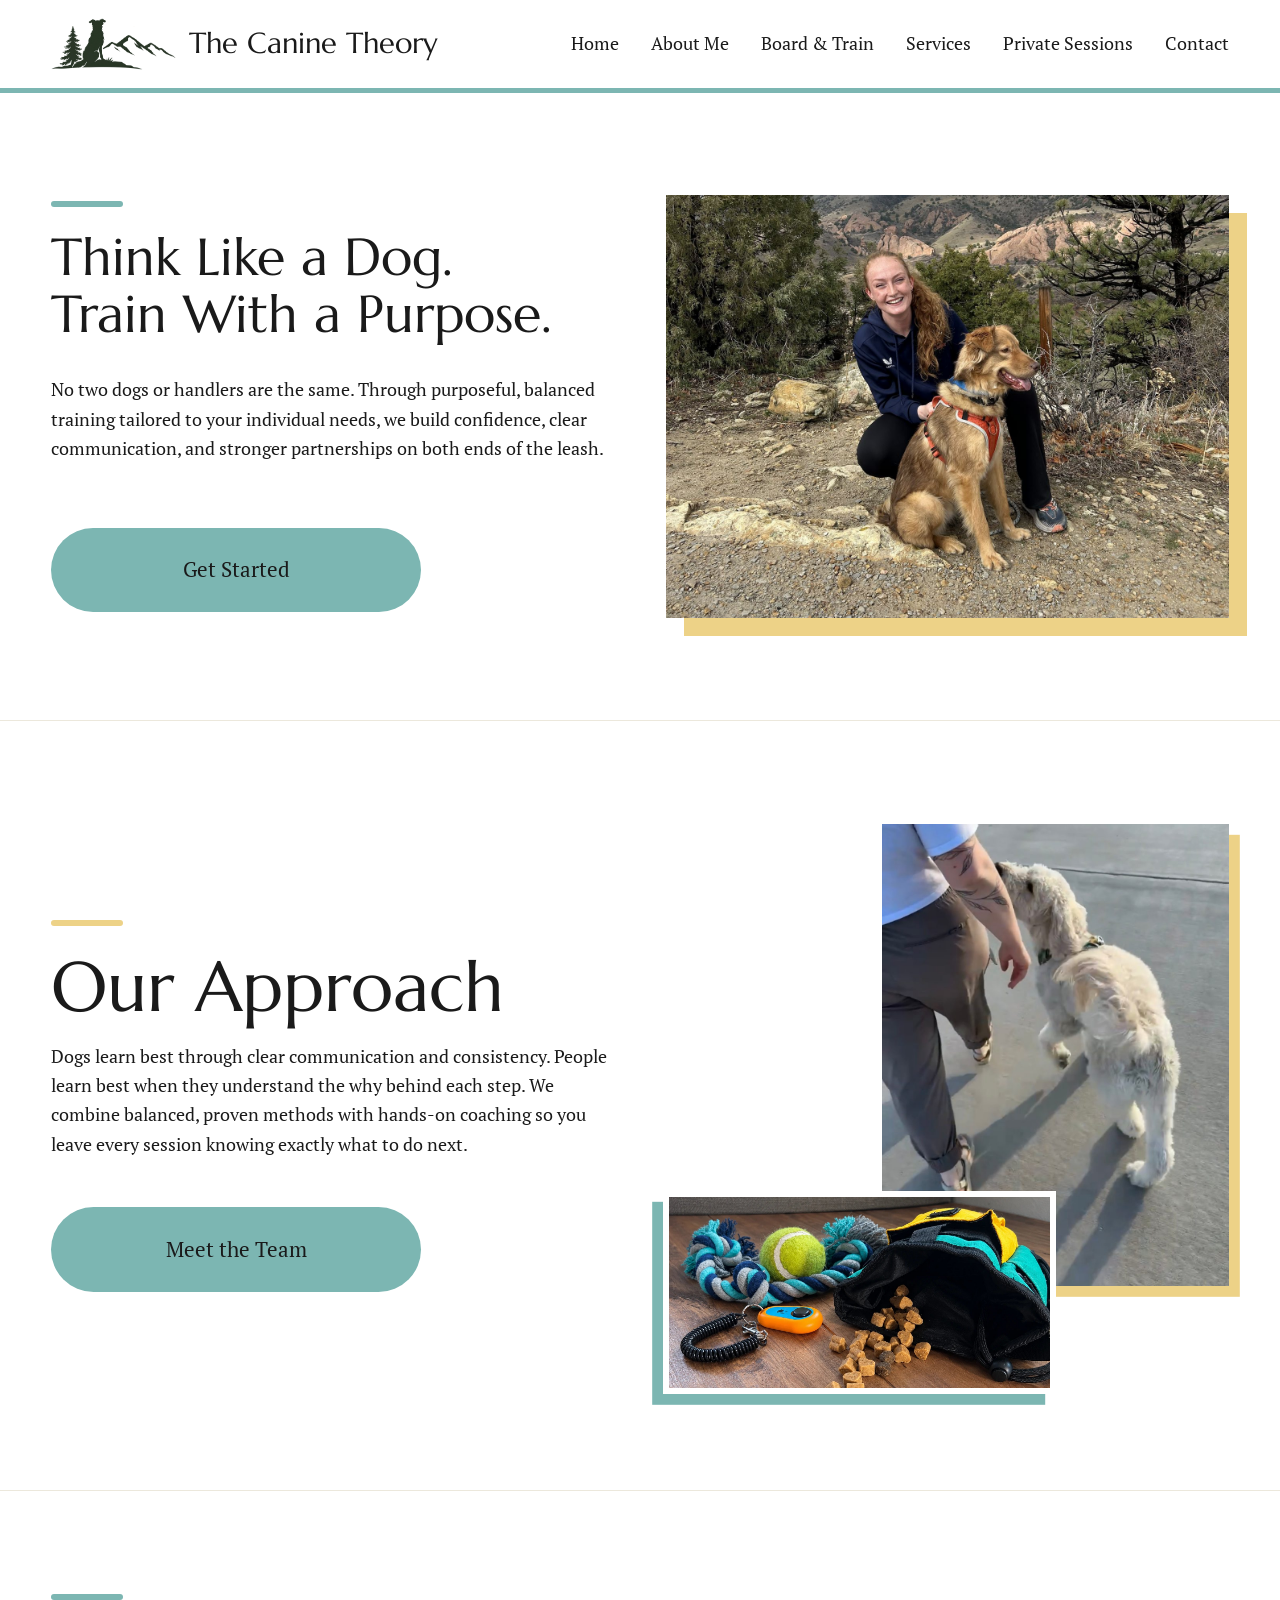
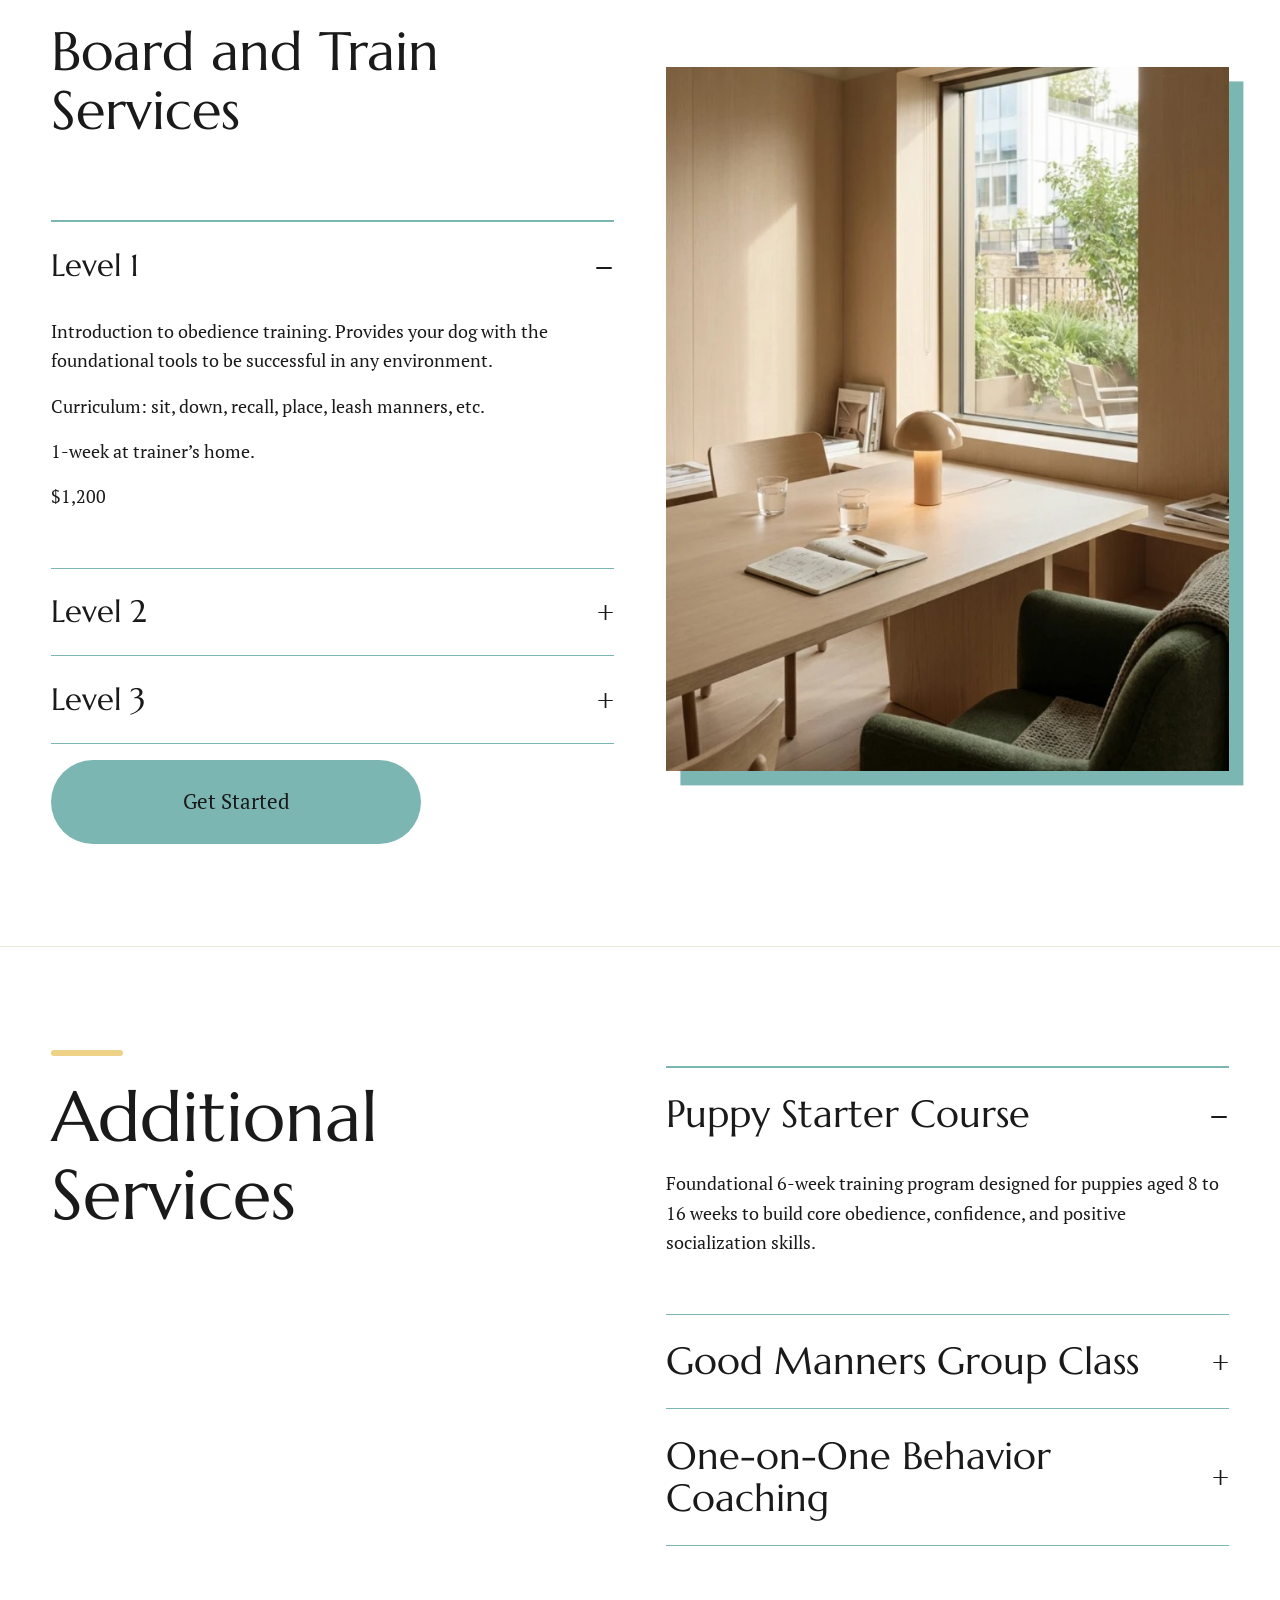
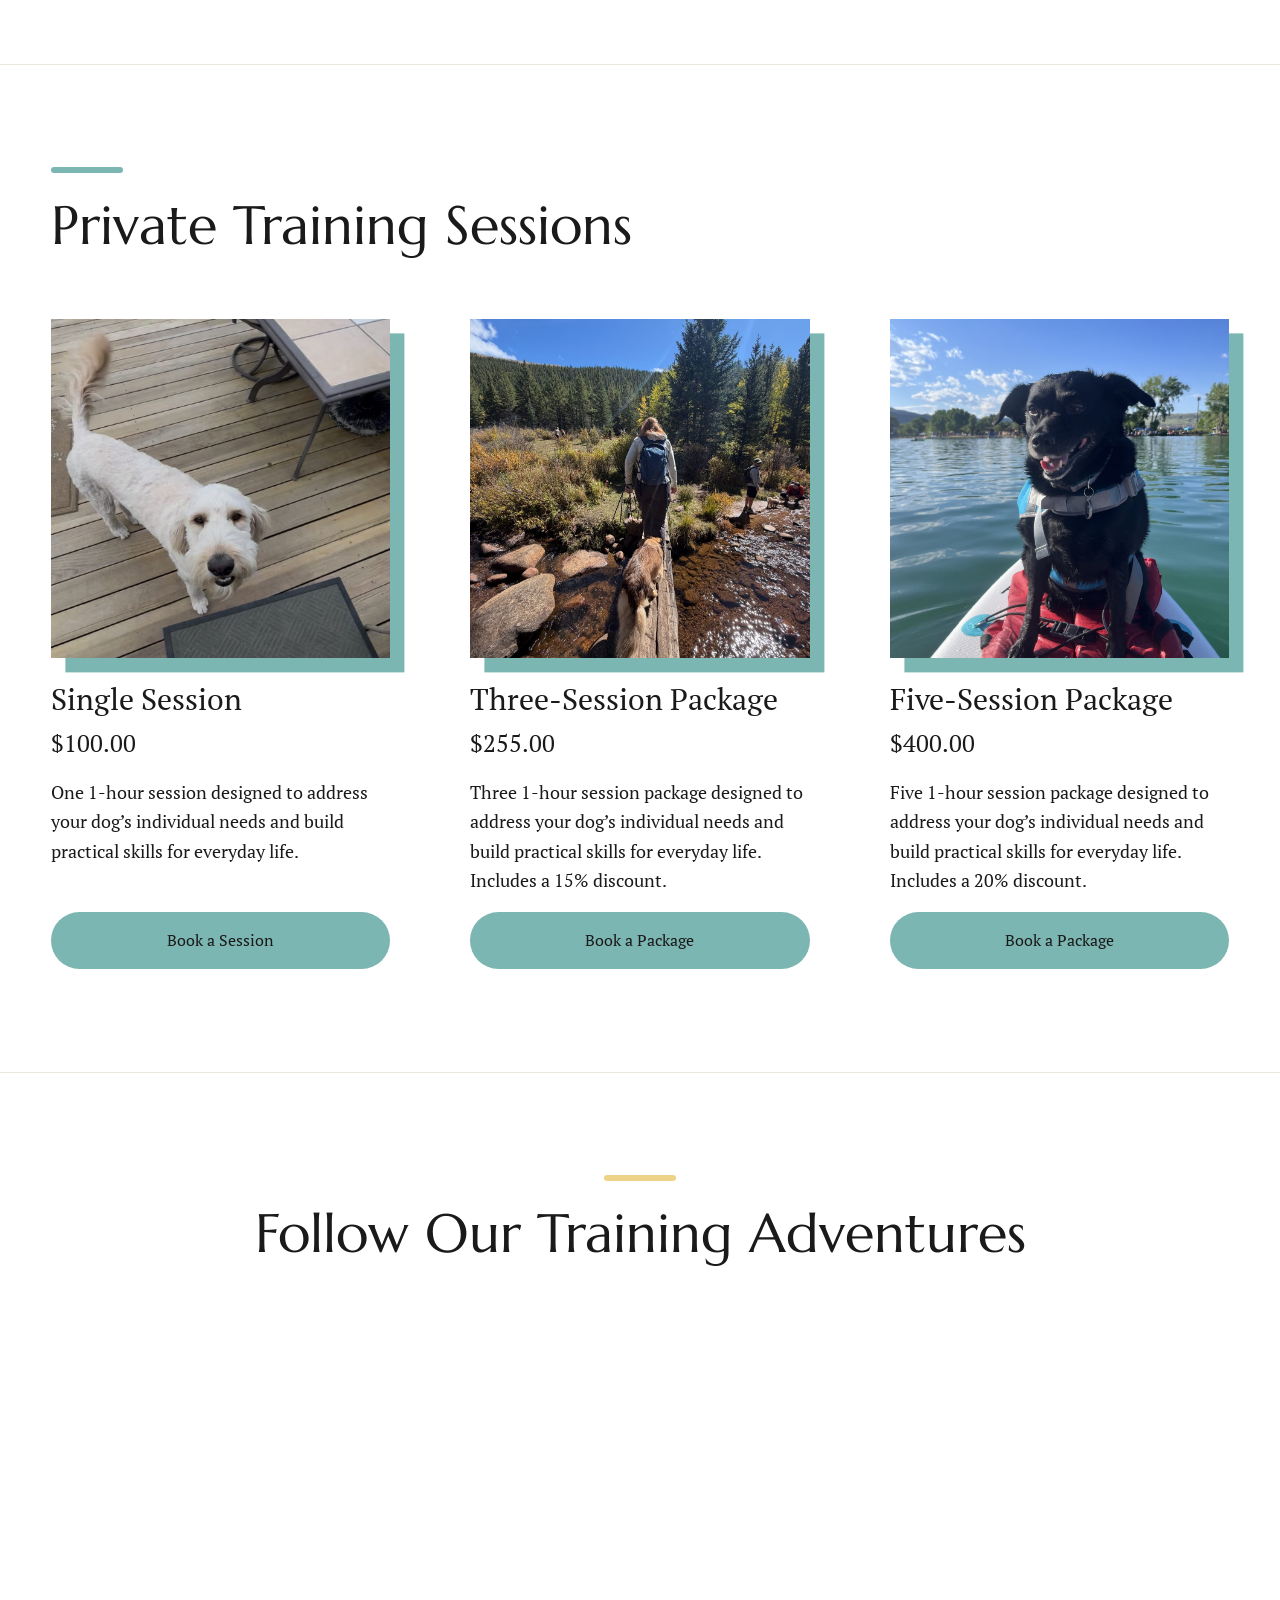
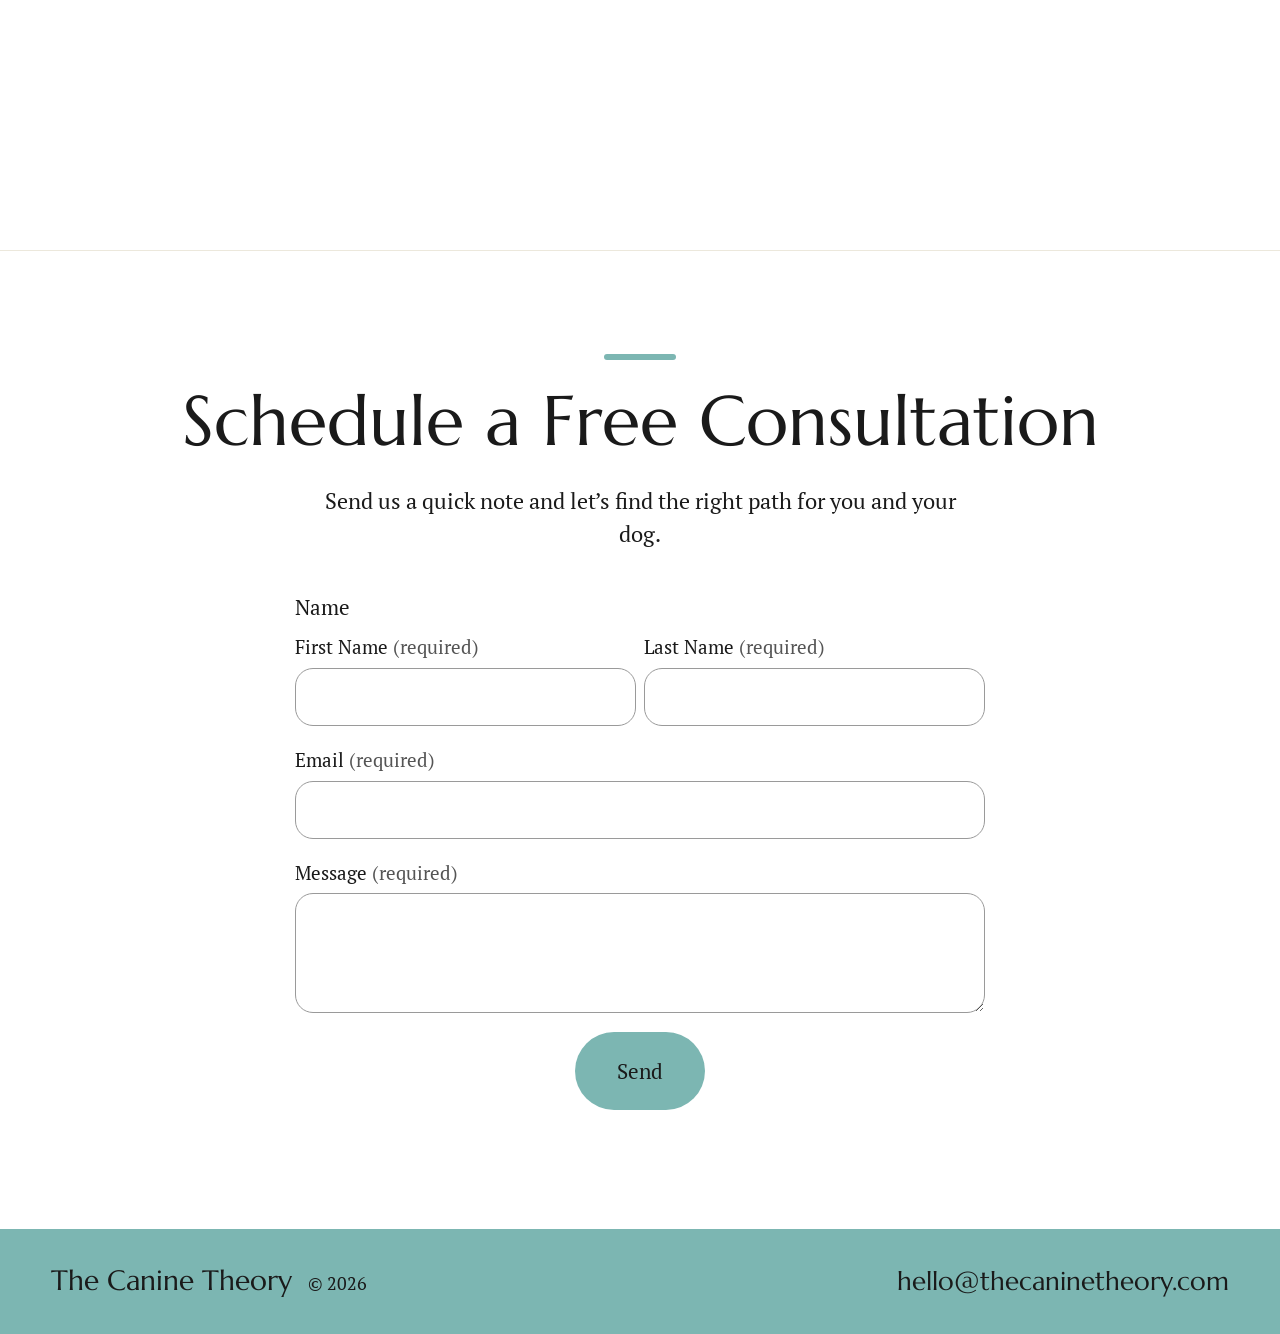
==== commit daaf2aeb: "Rearrange Our Approach into text beside an overlapping photo pair Co-Authored-By: Claude Opus 5.5 <n" ====
--- a/index.html
+++ b/index.html
@@ -10,7 +10,7 @@
   <link href="https://fonts.googleapis.com/css2?family=Marcellus&family=PT+Serif:ital,wght@0,400;0,700;1,400&display=swap" rel="stylesheet">
   <link rel="icon" type="image/png" href="images/favicon.png">
   <link rel="apple-touch-icon" href="images/favicon.png">
-  <link rel="stylesheet" href="styles.css?v=9">
+  <link rel="stylesheet" href="styles.css?v=10">
   <script>document.documentElement.classList.add("js")</script>
 </head>
 <body>
@@ -48,7 +48,7 @@
       </div>
     </section>
 
-    <!-- ===== Why We Love What We Do (yellow) ===== -->
+    <!-- ===== Our Approach (yellow) ===== -->
     <section class="section yellow" id="about">
       <div class="about-grid">
         <div class="about-text">
@@ -56,8 +56,10 @@
           <p>Dogs learn best through clear communication and consistency. People learn best when they understand the why behind each step. We combine balanced, proven methods with hands-on coaching so you leave every session knowing exactly what to do next.</p>
           <a class="btn" href="about.html">Meet the Team</a>
         </div>
-        <img class="about-img-right" src="images/walk-white.jpg" alt="White doodle checking in with its handler on a walk">
-        <img class="about-img-left" src="images/treats.jpg" alt="Treat pouch spilling training treats beside a clicker, rope toy and tennis ball">
+        <div class="about-collage">
+          <img class="about-img-right" src="images/walk-white.jpg" alt="White doodle checking in with its handler on a walk">
+          <img class="about-img-left" src="images/treats.jpg" alt="Treat pouch spilling training treats beside a clicker, rope toy and tennis ball">
+        </div>
       </div>
     </section>
 
@@ -219,6 +221,6 @@
     </div>
   </footer>
 
-  <script src="script.js?v=6"></script>
+  <script src="script.js?v=7"></script>
 </body>
 </html>
--- a/styles.css
+++ b/styles.css
@@ -116,7 +116,7 @@
 .split-media img { box-shadow: var(--pop) var(--pop) 0 var(--yellow); }
 .about-img-right { box-shadow: calc(var(--pop) * .6) calc(var(--pop) * .6) 0 var(--yellow); }
 #board-and-train .split-media img, .product img { box-shadow: calc(var(--pop) * .8) calc(var(--pop) * .8) 0 var(--teal); }
-.about-img-left { box-shadow: calc(var(--pop) * -.6) calc(var(--pop) * .6) 0 var(--teal); }
+.about-img-left { box-shadow: 0 0 0 6px #fff, calc(var(--pop) * -.6) calc(var(--pop) * .6) 0 6px var(--teal); }
 /* Each sentence of the headline stays on one line; the size scales with the text column so it always fits */
 .hero .split-text { container-type: inline-size; }
 .hero h1 { font-size: min(4.8rem, 9.2cqi); }
@@ -169,17 +169,16 @@
 /* ===== About ===== */
 .about-grid {
   display: grid;
-  grid-template-columns: 1.1fr 0.4fr 0.75fr;
-  grid-template-areas:
-    "text  .  right"
-    "left left right";
-  gap: 3rem 4rem;
-}
-.about-text { grid-area: text; }
+  grid-template-columns: 1fr 1fr;
+  gap: var(--gutter);
+  align-items: center;
+}
 .about-text h2 { margin-bottom: 1rem; }
 .about-text p { margin-bottom: 3rem; max-width: 40em; }
-.about-img-right { grid-area: right; justify-self: end; width: 100%; max-width: 380px; aspect-ratio: 3 / 4; object-fit: cover; }
-.about-img-left { grid-area: left; width: 100%; max-width: 600px; aspect-ratio: 2 / 1; object-fit: cover; }
+/* The two photos overlap: the tall one on the right, the wide one tucked over its lower left corner */
+.about-collage { position: relative; justify-self: end; width: 100%; max-width: 560px; padding-bottom: 18%; }
+.about-img-right { display: block; width: 62%; margin-left: auto; aspect-ratio: 3 / 4; object-fit: cover; }
+.about-img-left { position: absolute; left: 0; bottom: 0; width: 68%; aspect-ratio: 2 / 1; object-fit: cover; }
 
 /* ===== Accordions ===== */
 .accordion { margin: 5rem 0 1rem; border-top: 2px solid var(--teal); }
@@ -312,8 +311,7 @@
 @media (max-width: 900px) {
   .split, .services, .about-grid, .profile { grid-template-columns: 1fr; }
   .profile { gap: 3rem; }
-  .about-grid { grid-template-areas: "text" "right" "left"; }
-  .about-img-right { justify-self: start; max-width: 300px; }
+  .about-collage { justify-self: start; max-width: 480px; }
   .split-media { justify-self: stretch; }
   .products, .pets { grid-template-columns: 1fr; }
   .pets { max-width: 280px; }
